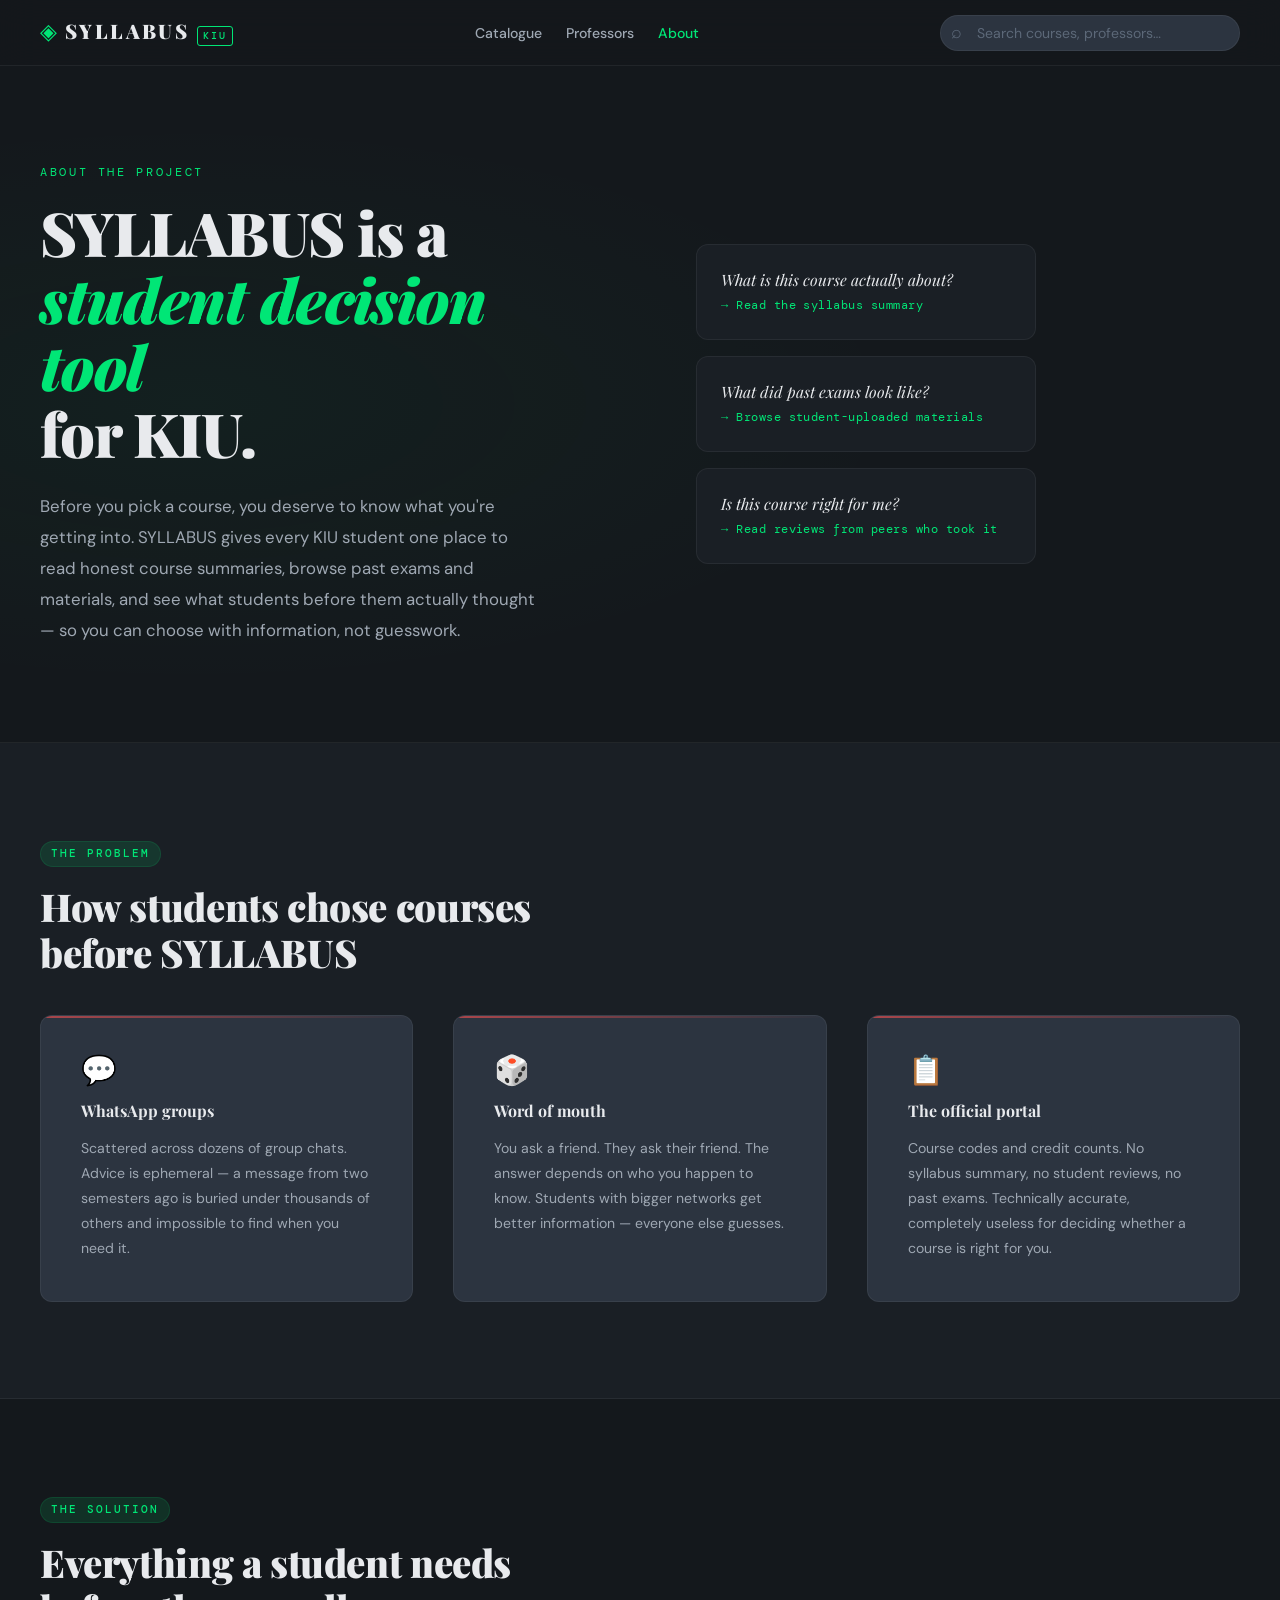
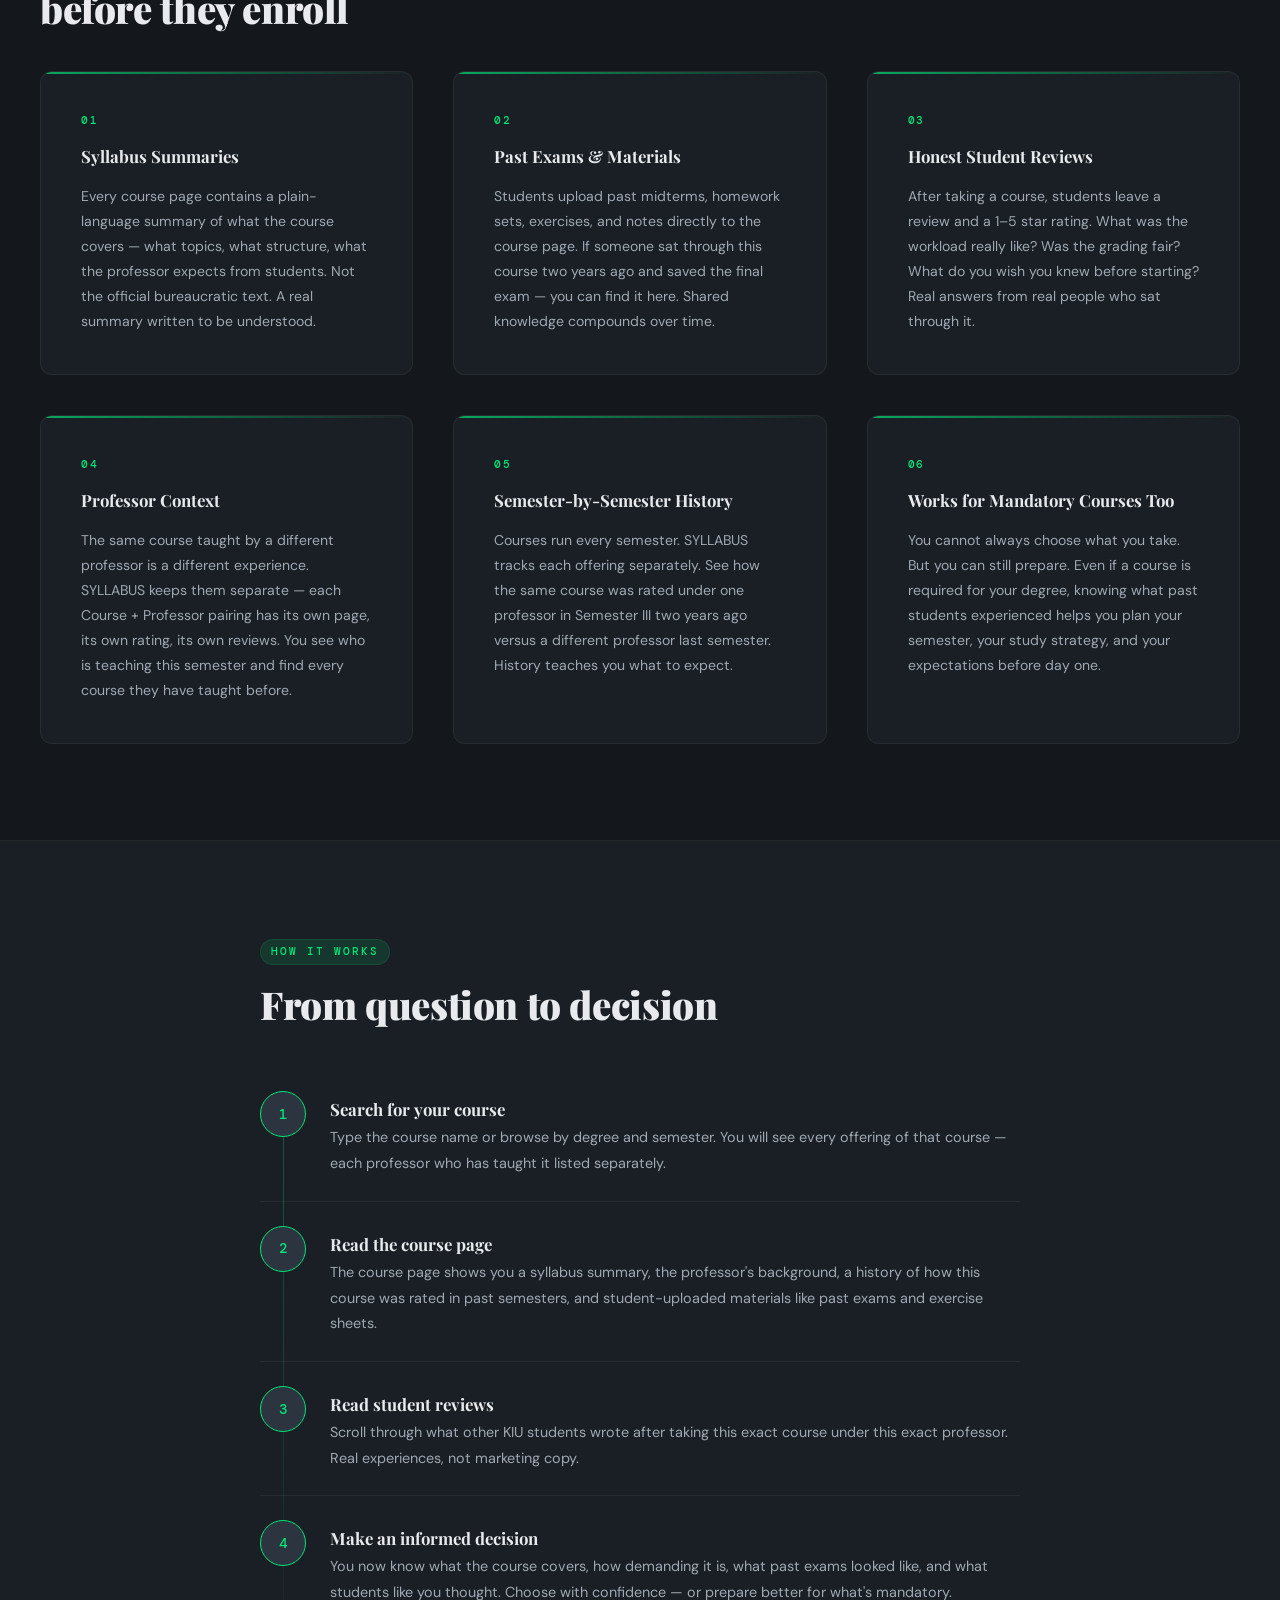
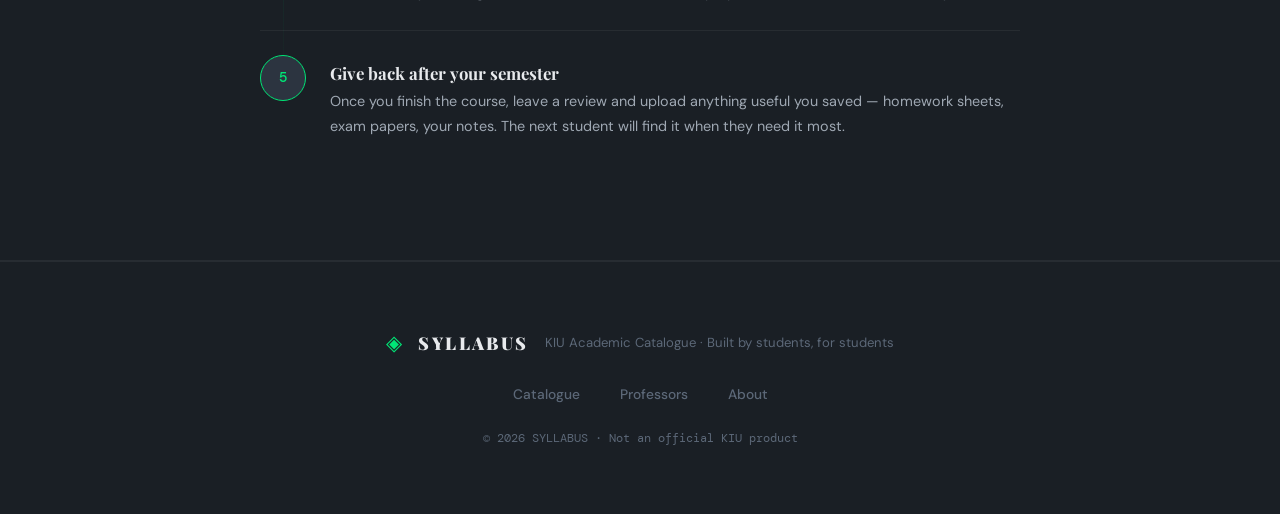
==== about.html @ 4f9932c3 "Initial commit" ====
<!DOCTYPE html>
<html lang="en">
<head>
  <meta charset="UTF-8" />
  <meta name="viewport" content="width=device-width, initial-scale=1.0" />
  <title>About SYLLABUS — KIU Academic Catalogue</title>
  <link rel="preconnect" href="https://fonts.googleapis.com" />
  <link rel="preconnect" href="https://fonts.gstatic.com" crossorigin />
  <link href="https://fonts.googleapis.com/css2?family=Playfair+Display:ital,wght@0,400;0,700;0,900;1,400;1,700&family=DM+Sans:wght@300;400;500;600&family=DM+Mono:wght@400;500&display=swap" rel="stylesheet" />
  <link rel="stylesheet" href="style.css" />
  <link rel="stylesheet" href="about.css" />
</head>
<body class="about-page">

  <!-- ============================================================
       HEADER — same nav as index, About link marked active
  ============================================================ -->
  <header class="site-header">
    <nav class="nav-inner" aria-label="Primary navigation">
      <a href="index.html" class="brand" aria-label="SYLLABUS home">
        <span class="brand-icon">◈</span>
        <span class="brand-name">SYLLABUS</span>
        <span class="brand-sub">KIU</span>
      </a>
      <ul class="nav-links" role="list">
        <li><a href="index.html" class="nav-link">Catalogue</a></li>
        <li><a href="index.html#professor-profiles" class="nav-link">Professors</a></li>
        <li><a href="about.html" class="nav-link nav-link--active" aria-current="page">About</a></li>
      </ul>
      <div class="search-wrapper" role="search">
        <label for="global-search" class="sr-only">Search courses or professors</label>
        <span class="search-icon" aria-hidden="true">⌕</span>
        <input type="search" id="global-search" class="search-input" placeholder="Search courses, professors…" autocomplete="off" />
      </div>
    </nav>
  </header>

  <main>

    <!-- ============================================================
         ABOUT HERO
         First thing any visitor sees. Answers in one sentence:
         what is this, who is it for, why does it exist.
    ============================================================ -->
    <section class="about-hero" aria-label="About SYLLABUS">
      <div class="about-hero-inner">

        <div class="about-hero-text">
          <p class="about-eyebrow">About the Project</p>
          <h1 class="about-title">
            SYLLABUS is a<br />
            <em>student decision tool</em><br />
            for KIU.
          </h1>
          <p class="about-lead">
            Before you pick a course, you deserve to know what you're getting into.
            SYLLABUS gives every KIU student one place to read honest course summaries,
            browse past exams and materials, and see what students before them actually
            thought — so you can choose with information, not guesswork.
          </p>
        </div>

        <!-- Visual: the three core decision questions a student asks -->
        <div class="about-hero-visual" aria-hidden="true">
          <div class="decision-card decision-card--1">
            <span class="decision-q">What is this course actually about?</span>
            <span class="decision-a">→ Read the syllabus summary</span>
          </div>
          <div class="decision-card decision-card--2">
            <span class="decision-q">What did past exams look like?</span>
            <span class="decision-a">→ Browse student-uploaded materials</span>
          </div>
          <div class="decision-card decision-card--3">
            <span class="decision-q">Is this course right for me?</span>
            <span class="decision-a">→ Read reviews from peers who took it</span>
          </div>
        </div>

      </div>
    </section>

    <!-- ============================================================
         THE PROBLEM SECTION
         What was broken before SYLLABUS existed.
    ============================================================ -->
    <section class="about-section about-problem" aria-labelledby="problem-heading">
      <div class="about-section-inner">
        <div class="about-section-label">The Problem</div>
        <h2 class="about-section-title" id="problem-heading">
          How students chose courses<br />before SYLLABUS
        </h2>
        <div class="problem-grid">

          <div class="problem-item">
            <div class="problem-icon" aria-hidden="true">💬</div>
            <h3 class="problem-name">WhatsApp groups</h3>
            <p class="problem-desc">
              Scattered across dozens of group chats. Advice is ephemeral —
              a message from two semesters ago is buried under thousands of others
              and impossible to find when you need it.
            </p>
          </div>

          <div class="problem-item">
            <div class="problem-icon" aria-hidden="true">🎲</div>
            <h3 class="problem-name">Word of mouth</h3>
            <p class="problem-desc">
              You ask a friend. They ask their friend. The answer depends on
              who you happen to know. Students with bigger networks get
              better information — everyone else guesses.
            </p>
          </div>

          <div class="problem-item">
            <div class="problem-icon" aria-hidden="true">📋</div>
            <h3 class="problem-name">The official portal</h3>
            <p class="problem-desc">
              Course codes and credit counts. No syllabus summary,
              no student reviews, no past exams. Technically accurate,
              completely useless for deciding whether a course is right for you.
            </p>
          </div>

        </div>
      </div>
    </section>

    <!-- ============================================================
         THE SOLUTION SECTION
         What SYLLABUS actually does — feature by feature.
    ============================================================ -->
    <section class="about-section about-solution" aria-labelledby="solution-heading">
      <div class="about-section-inner">
        <div class="about-section-label">The Solution</div>
        <h2 class="about-section-title" id="solution-heading">
          Everything a student needs<br />before they enroll
        </h2>

        <div class="features-grid">

          <article class="feature-card" aria-label="Syllabus summaries feature">
            <div class="feature-number" aria-hidden="true">01</div>
            <h3 class="feature-title">Syllabus Summaries</h3>
            <p class="feature-desc">
              Every course page contains a plain-language summary of what the
              course covers — what topics, what structure, what the professor
              expects from students. Not the official bureaucratic text.
              A real summary written to be understood.
            </p>
          </article>

          <article class="feature-card" aria-label="Student materials feature">
            <div class="feature-number" aria-hidden="true">02</div>
            <h3 class="feature-title">Past Exams &amp; Materials</h3>
            <p class="feature-desc">
              Students upload past midterms, homework sets, exercises, and notes
              directly to the course page. If someone sat through this course two
              years ago and saved the final exam — you can find it here.
              Shared knowledge compounds over time.
            </p>
          </article>

          <article class="feature-card" aria-label="Student reviews feature">
            <div class="feature-number" aria-hidden="true">03</div>
            <h3 class="feature-title">Honest Student Reviews</h3>
            <p class="feature-desc">
              After taking a course, students leave a review and a 1–5 star rating.
              What was the workload really like? Was the grading fair?
              What do you wish you knew before starting?
              Real answers from real people who sat through it.
            </p>
          </article>

          <article class="feature-card" aria-label="Professor context feature">
            <div class="feature-number" aria-hidden="true">04</div>
            <h3 class="feature-title">Professor Context</h3>
            <p class="feature-desc">
              The same course taught by a different professor is a different
              experience. SYLLABUS keeps them separate — each
              Course + Professor pairing has its own page, its own rating,
              its own reviews. You see who is teaching this semester
              and find every course they have taught before.
            </p>
          </article>

          <article class="feature-card" aria-label="Semester history feature">
            <div class="feature-number" aria-hidden="true">05</div>
            <h3 class="feature-title">Semester-by-Semester History</h3>
            <p class="feature-desc">
              Courses run every semester. SYLLABUS tracks each offering
              separately. See how the same course was rated under one professor
              in Semester III two years ago versus a different professor
              last semester. History teaches you what to expect.
            </p>
          </article>

          <article class="feature-card" aria-label="Mandatory courses feature">
            <div class="feature-number" aria-hidden="true">06</div>
            <h3 class="feature-title">Works for Mandatory Courses Too</h3>
            <p class="feature-desc">
              You cannot always choose what you take. But you can still prepare.
              Even if a course is required for your degree, knowing what past
              students experienced helps you plan your semester, your study
              strategy, and your expectations before day one.
            </p>
          </article>

        </div>
      </div>
    </section>

    <!-- ============================================================
         HOW IT WORKS — a simple step-by-step flow
    ============================================================ -->
    <section class="about-section about-how" aria-labelledby="how-heading">
      <div class="about-section-inner about-section-inner--narrow">
        <div class="about-section-label">How It Works</div>
        <h2 class="about-section-title" id="how-heading">From question to decision</h2>

        <ol class="how-steps" role="list">

          <li class="how-step">
            <div class="step-num" aria-hidden="true">1</div>
            <div class="step-content">
              <h3 class="step-title">Search for your course</h3>
              <p class="step-desc">
                Type the course name or browse by degree and semester.
                You will see every offering of that course — each professor
                who has taught it listed separately.
              </p>
            </div>
          </li>

          <li class="how-step">
            <div class="step-num" aria-hidden="true">2</div>
            <div class="step-content">
              <h3 class="step-title">Read the course page</h3>
              <p class="step-desc">
                The course page shows you a syllabus summary, the professor's
                background, a history of how this course was rated in past
                semesters, and student-uploaded materials like past exams
                and exercise sheets.
              </p>
            </div>
          </li>

          <li class="how-step">
            <div class="step-num" aria-hidden="true">3</div>
            <div class="step-content">
              <h3 class="step-title">Read student reviews</h3>
              <p class="step-desc">
                Scroll through what other KIU students wrote after taking
                this exact course under this exact professor. Real experiences,
                not marketing copy.
              </p>
            </div>
          </li>

          <li class="how-step">
            <div class="step-num" aria-hidden="true">4</div>
            <div class="step-content">
              <h3 class="step-title">Make an informed decision</h3>
              <p class="step-desc">
                You now know what the course covers, how demanding it is,
                what past exams looked like, and what students like you thought.
                Choose with confidence — or prepare better for what's mandatory.
              </p>
            </div>
          </li>

          <li class="how-step">
            <div class="step-num" aria-hidden="true">5</div>
            <div class="step-content">
              <h3 class="step-title">Give back after your semester</h3>
              <p class="step-desc">
                Once you finish the course, leave a review and upload anything
                useful you saved — homework sheets, exam papers, your notes.
                The next student will find it when they need it most.
              </p>
            </div>
          </li>

        </ol>
      </div>
    </section>

  </main>

  <!-- Footer — same as index -->
  <footer class="site-footer">
    <div class="footer-inner">
      <div class="footer-brand">
        <span class="brand-icon">◈</span>
        <span class="brand-name">SYLLABUS</span>
        <span class="footer-tagline">KIU Academic Catalogue · Built by students, for students</span>
      </div>
      <nav class="footer-nav" aria-label="Footer navigation">
        <a href="index.html" class="footer-link">Catalogue</a>
        <a href="index.html#professor-profiles" class="footer-link">Professors</a>
        <a href="about.html" class="footer-link">About</a>
      </nav>
      <p class="footer-copy">© 2026 SYLLABUS · Not an official KIU product</p>
    </div>
  </footer>

</body>
</html>
---- style.css ----
/* ================================================================
   SYLLABUS — KIU Academic Catalogue
   style.css

   Structure:
   1.  CSS Variables & Design Tokens
   2.  Reset & Base
   3.  Typography
   4.  Buttons
   5.  Animations & Keyframes
   6.  Header / Nav
   7.  Hero Section
   8.  Section Headers (shared)
   9.  Filter / Sort Bar
   10. Catalogue Grid & Course Cards
   11. Course Detail Page
   12. Offerings Table
   13. Course Materials
   14. Student Reviews & Review Form
   15. Related Courses
   16. Professor Profiles
   17. Footer
   18. Responsive — @media (max-width: 768px)
================================================================ */


/* ================================================================
   1. CSS VARIABLES & DESIGN TOKENS
   Dark-Academic-Sleek palette.
================================================================ */
:root {
  /* Core Palette */
  --bg-base:          #14181c;
  --bg-surface:       #1a1f25;
  --bg-card:          #2c3440;
  --bg-card-hover:    #333d4d;

  /* Accent */
  --accent-green:     #00e676;
  --accent-green-dim: rgba(0, 230, 118, 0.12);
  --accent-blue:      #40c8f4;
  --accent-gold:      #f5a623;

  /* Text */
  --text-primary:     #e8eaed;
  --text-secondary:   #9fa8b3;
  --text-muted:       #5c6878;
  --text-inverse:     #0d1117;

  /* Borders */
  --border:           rgba(255, 255, 255, 0.06);
  --border-hover:     rgba(255, 255, 255, 0.14);

  /* Typography */
  --font-display: 'Playfair Display', Georgia, serif;
  --font-body:    'DM Sans', 'Helvetica Neue', sans-serif;
  --font-mono:    'DM Mono', Consolas, monospace;

  /* Spacing */
  --sp-xs:   4px;
  --sp-sm:   8px;
  --sp-md:   16px;
  --sp-lg:   24px;
  --sp-xl:   40px;
  --sp-2xl:  64px;
  --sp-3xl:  96px;

  /* Radii */
  --r-sm:   6px;
  --r-md:   12px;
  --r-lg:   20px;
  --r-pill: 100px;

  /* Shadows */
  --shadow-card: 0 4px 24px rgba(0, 0, 0, 0.45);
  --shadow-deep: 0 8px 40px rgba(0, 0, 0, 0.65);
  --shadow-glow: 0 0 24px rgba(0, 230, 118, 0.22);

  /* Transitions */
  --t-fast: 150ms ease;
  --t-med:  260ms ease;
  --t-slow: 420ms ease;

  /* Layout */
  --max-w:    1280px;
  --nav-h:    66px;
}


/* ================================================================
   2. RESET & BASE
================================================================ */
*, *::before, *::after {
  box-sizing: border-box;
  margin: 0;
  padding: 0;
}

html {
  font-size: 16px;
  scroll-behavior: smooth;
  -webkit-font-smoothing: antialiased;
}

body {
  background: var(--bg-base);
  color: var(--text-primary);
  font-family: var(--font-body);
  line-height: 1.6;
  overflow-x: hidden;
}

ul[role="list"] { list-style: none; }

.sr-only {
  position: absolute;
  width: 1px; height: 1px;
  padding: 0; margin: -1px;
  overflow: hidden;
  clip: rect(0,0,0,0);
  white-space: nowrap;
  border: 0;
}

a {
  color: var(--accent-blue);
  text-decoration: none;
  transition: color var(--t-fast);
}
a:hover { color: var(--accent-green); }

img { max-width: 100%; display: block; }
button { cursor: pointer; font-family: var(--font-body); }


/* ================================================================
   3. TYPOGRAPHY
   Playfair Display — editorial headings
   DM Sans — clean body + UI text
   DM Mono — metadata, labels, stats
================================================================ */
h1, h2, h3, h4, h5, h6 {
  font-family: var(--font-display);
  font-weight: 700;
  line-height: 1.2;
  color: var(--text-primary);
}

h1 { font-size: clamp(2.4rem, 6vw, 4.5rem); }
h2 { font-size: clamp(1.8rem, 4vw, 2.8rem); }
h3 { font-size: clamp(1.1rem, 2.5vw, 1.5rem); }
h4 { font-size: 1rem; }

p { color: var(--text-secondary); line-height: 1.75; }

em { font-style: italic; color: var(--accent-green); }


/* ================================================================
   4. BUTTONS
   Fitts' Law: generous padding = larger tap targets
================================================================ */
.btn {
  display: inline-flex;
  align-items: center;
  gap: var(--sp-sm);
  padding: 11px 22px;
  border-radius: var(--r-pill);
  font-family: var(--font-body);
  font-weight: 600;
  font-size: 0.88rem;
  letter-spacing: 0.03em;
  border: none;
  cursor: pointer;
  transition: all var(--t-med);
  text-decoration: none;
}

.btn--primary {
  background: var(--accent-green);
  color: var(--text-inverse);
}
.btn--primary:hover {
  background: #33eb91;
  box-shadow: var(--shadow-glow);
  transform: translateY(-1px);
  color: var(--text-inverse);
}

.btn--ghost {
  background: transparent;
  color: var(--text-secondary);
  border: 1px solid var(--border-hover);
}
.btn--ghost:hover {
  border-color: var(--accent-green);
  color: var(--accent-green);
}

.btn--sm { padding: 7px 16px; font-size: 0.82rem; }


/* ================================================================
   5. ANIMATIONS & KEYFRAMES
   GPU-accelerated: only opacity + transform animated.
================================================================ */

/* Slide up + fade — hero text, card entrances */
@keyframes fadeSlideUp {
  from { opacity: 0; transform: translateY(26px); }
  to   { opacity: 1; transform: translateY(0); }
}

/* Fade only — hero decorative posters */
@keyframes fadeIn {
  from { opacity: 0; }
  to   { opacity: 1; }
}

/* Slow pulse — brand icon */
@keyframes pulse {
  0%, 100% { opacity: 1; }
  50%       { opacity: 0.45; }
}


/* ================================================================
   6. HEADER / NAV
   Sticky, backdrop-blurred, minimal.
================================================================ */
.site-header {
  position: sticky;
  top: 0;
  z-index: 100;
  height: var(--nav-h);
  background: rgba(20, 24, 28, 0.9);
  backdrop-filter: blur(18px);
  -webkit-backdrop-filter: blur(18px);
  border-bottom: 1px solid var(--border);
}

/* Flexbox: logo | nav links | search */
.nav-inner {
  display: flex;
  align-items: center;
  justify-content: space-between;
  gap: var(--sp-xl);
  max-width: var(--max-w);
  margin: 0 auto;
  padding: 0 var(--sp-xl);
  height: 100%;
}

.brand {
  display: flex;
  align-items: baseline;
  gap: var(--sp-sm);
  text-decoration: none;
  flex-shrink: 0;
}

.brand-icon {
  font-size: 1.35rem;
  color: var(--accent-green);
  animation: pulse 3.5s ease-in-out infinite;
}

.brand-name {
  font-family: var(--font-display);
  font-weight: 900;
  font-size: 1.25rem;
  letter-spacing: 0.12em;
  color: var(--text-primary);
}

.brand-sub {
  font-family: var(--font-mono);
  font-size: 0.62rem;
  font-weight: 500;
  letter-spacing: 0.2em;
  color: var(--accent-green);
  border: 1px solid var(--accent-green);
  padding: 1px 5px;
  border-radius: 3px;
}

.nav-links {
  display: flex;
  align-items: center;
  gap: var(--sp-lg);
  list-style: none;
}

.nav-link {
  font-weight: 500;
  font-size: 0.88rem;
  color: var(--text-secondary);
  text-decoration: none;
  transition: color var(--t-fast);
}
.nav-link:hover { color: var(--text-primary); }

/* Search bar */
.search-wrapper {
  position: relative;
  display: flex;
  align-items: center;
  flex: 1;
  max-width: 300px;
}

.search-icon {
  position: absolute;
  left: 11px;
  font-size: 1.15rem;
  color: var(--text-muted);
  pointer-events: none;
}

.search-input {
  width: 100%;
  background: var(--bg-card);
  border: 1px solid var(--border);
  border-radius: var(--r-pill);
  color: var(--text-primary);
  font-family: var(--font-body);
  font-size: 0.88rem;
  padding: 8px 14px 8px 36px;
  transition: border-color var(--t-fast), box-shadow var(--t-fast);
}
.search-input::placeholder { color: var(--text-muted); }
.search-input:focus {
  outline: none;
  border-color: var(--accent-green);
  box-shadow: 0 0 0 3px var(--accent-green-dim);
}


/* ================================================================
   7. HERO SECTION
   Staggered fadeSlideUp on text. Decorative posters fade in right.
   No film references — just the straight value proposition.
================================================================ */
.hero {
  position: relative;
  min-height: calc(100vh - var(--nav-h));
  display: flex;
  align-items: center;
  overflow: hidden;
  padding: var(--sp-3xl) var(--sp-xl);
}

/* Subtle grid overlay */
.hero-bg-grid {
  position: absolute;
  inset: 0;
  background-image:
    linear-gradient(rgba(0, 230, 118, 0.025) 1px, transparent 1px),
    linear-gradient(90deg, rgba(0, 230, 118, 0.025) 1px, transparent 1px);
  background-size: 52px 52px;
  pointer-events: none;
}

.hero-content {
  position: relative;
  z-index: 2;
  max-width: 560px;
  margin-right: var(--sp-3xl);
}

.hero-eyebrow {
  font-family: var(--font-mono);
  font-size: 0.78rem;
  letter-spacing: 0.2em;
  text-transform: uppercase;
  color: var(--accent-green);
  margin-bottom: var(--sp-md);
  animation: fadeSlideUp 0.55s ease both;
  animation-delay: 0.1s;
}

.hero-title {
  font-size: clamp(2.8rem, 7vw, 5rem);
  font-weight: 900;
  line-height: 1.05;
  letter-spacing: -0.02em;
  margin-bottom: var(--sp-lg);
  animation: fadeSlideUp 0.55s ease both;
  animation-delay: 0.22s;
}

.hero-subtitle {
  font-size: 1.05rem;
  color: var(--text-secondary);
  line-height: 1.8;
  margin-bottom: var(--sp-xl);
  animation: fadeSlideUp 0.55s ease both;
  animation-delay: 0.38s;
}

.hero-cta {
  animation: fadeSlideUp 0.55s ease both;
  animation-delay: 0.52s;
}

/* Decorative poster strip — right side of hero */
.hero-posters {
  position: absolute;
  right: var(--sp-xl);
  top: 50%;
  transform: translateY(-50%);
  display: flex;
  gap: var(--sp-md);
  z-index: 1;
}

.hero-poster {
  width: 130px;
  height: 195px;
  border-radius: var(--r-md);
  box-shadow: var(--shadow-deep);
}

/* Poster 1 — green tinted */
.hero-poster--1 {
  background: linear-gradient(155deg, #0d2a18 0%, #091408 100%);
  border: 1px solid rgba(0, 230, 118, 0.18);
  transform: rotate(-3deg);
  animation: fadeIn 0.7s ease both;
  animation-delay: 0.55s;
  position: relative;
}
.hero-poster--1::before {
  content: '';
  position: absolute;
  inset: 0;
  background: linear-gradient(to bottom, transparent 45%, rgba(0,0,0,0.82) 100%);
  border-radius: var(--r-md);
}
.hero-poster--1::after {
  content: '[course_name]\A [professor_name]';
  white-space: pre;
  position: absolute;
  bottom: 14px; left: 12px; right: 12px;
  font-family: var(--font-display);
  font-size: 0.68rem;
  font-weight: 700;
  color: var(--accent-green);
  line-height: 1.45;
}

/* Poster 2 — blue tinted */
.hero-poster--2 {
  background: linear-gradient(155deg, #0a1a2e 0%, #060e1c 100%);
  border: 1px solid rgba(64, 200, 244, 0.18);
  transform: rotate(1.5deg) translateY(-14px);
  animation: fadeIn 0.7s ease both;
  animation-delay: 0.72s;
  position: relative;
}
.hero-poster--2::before {
  content: '';
  position: absolute;
  inset: 0;
  background: linear-gradient(to bottom, transparent 45%, rgba(0,0,0,0.82) 100%);
  border-radius: var(--r-md);
}
.hero-poster--2::after {
  content: '[course_name]\A [professor_name]';
  white-space: pre;
  position: absolute;
  bottom: 14px; left: 12px; right: 12px;
  font-family: var(--font-display);
  font-size: 0.68rem;
  font-weight: 700;
  color: var(--accent-blue);
  line-height: 1.45;
}

/* Poster 3 — gold tinted */
.hero-poster--3 {
  background: linear-gradient(155deg, #271800 0%, #140c00 100%);
  border: 1px solid rgba(245, 166, 35, 0.18);
  transform: rotate(4deg);
  animation: fadeIn 0.7s ease both;
  animation-delay: 0.9s;
  position: relative;
}
.hero-poster--3::before {
  content: '';
  position: absolute;
  inset: 0;
  background: linear-gradient(to bottom, transparent 45%, rgba(0,0,0,0.82) 100%);
  border-radius: var(--r-md);
}
.hero-poster--3::after {
  content: '[course_name]\A [professor_name]';
  white-space: pre;
  position: absolute;
  bottom: 14px; left: 12px; right: 12px;
  font-family: var(--font-display);
  font-size: 0.68rem;
  font-weight: 700;
  color: var(--accent-gold);
  line-height: 1.45;
}


/* ================================================================
   8. SHARED SECTION HEADERS
================================================================ */
.section-header {
  text-align: center;
  margin-bottom: var(--sp-xl);
}

.section-title { margin-bottom: var(--sp-sm); }

.section-sub {
  font-size: 0.98rem;
  color: var(--text-muted);
  max-width: 480px;
  margin: 0 auto;
}


/* ================================================================
   9. FILTER / SORT BAR
   Semester chips I–VIII as required.
   Hick's Law: grouped, labeled, minimal choice overhead.
================================================================ */
.filter-bar {
  background: var(--bg-surface);
  border-top: 1px solid var(--border);
  border-bottom: 1px solid var(--border);
  padding: var(--sp-md) 0;
  position: sticky;
  top: var(--nav-h);
  z-index: 90;
}

.filter-bar-inner {
  max-width: var(--max-w);
  margin: 0 auto;
  padding: 0 var(--sp-xl);
  display: flex;
  align-items: center;
  gap: var(--sp-xl);
  flex-wrap: wrap;
}

.filter-group {
  display: flex;
  flex-direction: column;
  gap: 4px;
}

.filter-label {
  font-family: var(--font-mono);
  font-size: 0.66rem;
  font-weight: 500;
  letter-spacing: 0.12em;
  text-transform: uppercase;
  color: var(--text-muted);
}

.filter-select {
  background: var(--bg-card);
  border: 1px solid var(--border);
  border-radius: var(--r-sm);
  color: var(--text-primary);
  font-family: var(--font-body);
  font-size: 0.86rem;
  padding: 7px 30px 7px 11px;
  cursor: pointer;
  transition: border-color var(--t-fast);
  appearance: none;
  -webkit-appearance: none;
  background-image: url("data:image/svg+xml,%3Csvg xmlns='http://www.w3.org/2000/svg' width='11' height='7'%3E%3Cpath d='M1 1l4.5 4.5L10 1' stroke='%235c6878' stroke-width='1.5' fill='none' stroke-linecap='round'/%3E%3C/svg%3E");
  background-repeat: no-repeat;
  background-position: right 10px center;
}
.filter-select:focus {
  outline: none;
  border-color: var(--accent-green);
}

/* Semester chips: I through VIII */
.semester-group { flex-direction: column; }

.semester-chips {
  display: flex;
  gap: 5px;
  flex-wrap: wrap;
}

.sem-chip {
  background: var(--bg-card);
  border: 1px solid var(--border);
  border-radius: var(--r-sm);
  color: var(--text-secondary);
  font-family: var(--font-mono);
  font-size: 0.78rem;
  font-weight: 500;
  padding: 5px 11px;
  cursor: pointer;
  transition: all var(--t-fast);
}
.sem-chip:hover {
  border-color: var(--accent-green);
  color: var(--accent-green);
}

/* Active semester chip */
.sem-chip--active,
.sem-chip[aria-pressed="true"] {
  background: var(--accent-green-dim);
  border-color: var(--accent-green);
  color: var(--accent-green);
}

.filter-meta {
  margin-left: auto;
  font-family: var(--font-mono);
  font-size: 0.8rem;
  color: var(--text-muted);
  white-space: nowrap;
}
.filter-meta strong { color: var(--accent-green); }


/* ================================================================
   10. CATALOGUE GRID & COURSE CARDS
   3-column Flexbox grid.
   Gestalt — Similarity: identical card structure.
   Gestalt — Proximity: title + professor tightly grouped below poster.
   Transition: poster scales 1.05x on hover (rubric requirement).
================================================================ */
.catalogue {
  max-width: var(--max-w);
  margin: 0 auto;
  padding: var(--sp-3xl) var(--sp-xl);
}

/* 3-column Flexbox grid */
.course-grid {
  display: flex;
  flex-wrap: wrap;
  gap: var(--sp-xl);
}

.course-card {
  flex: 1 1 calc(33.333% - var(--sp-xl));
  min-width: 240px;
  max-width: 380px;
  display: flex;
  flex-direction: column;
  animation: fadeSlideUp 0.55s ease both;
}

/* Staggered card entrance */
.course-card:nth-child(1) { animation-delay: 0.08s; }
.course-card:nth-child(2) { animation-delay: 0.16s; }
.course-card:nth-child(3) { animation-delay: 0.24s; }
.course-card:nth-child(4) { animation-delay: 0.32s; }
.course-card:nth-child(5) { animation-delay: 0.40s; }
.course-card:nth-child(6) { animation-delay: 0.48s; }

/* Full poster area is the tap target — Fitts' Law */
.card-poster-link {
  display: block;
  text-decoration: none;
  border-radius: var(--r-md);
  overflow: hidden;
}

/* ── POSTER BASE ── */
.card-poster {
  position: relative;
  aspect-ratio: 2 / 3;
  border-radius: var(--r-md);
  overflow: hidden;
  /* Scale 1.05x on hover as required by rubric */
  transition: transform var(--t-slow), box-shadow var(--t-slow);
}

.card-poster-link:hover .card-poster {
  transform: scale(1.05);
  box-shadow: var(--shadow-deep);
}

/* ── 6 DISTINCT POSTER DESIGNS ──
   Each uses a different color key to distinguish courses visually.
   No difficulty badges — removed as requested.
*/
.card-poster--1 {
  background: linear-gradient(145deg, #0b2417 0%, #081509 100%);
  border: 1px solid rgba(0, 230, 118, 0.14);
}
.card-poster--1::before {
  content: '';
  position: absolute;
  inset: 0;
  background: repeating-linear-gradient(
    0deg, transparent, transparent 3px,
    rgba(0, 230, 118, 0.025) 3px, rgba(0, 230, 118, 0.025) 4px
  );
}

.card-poster--2 {
  background: linear-gradient(145deg, #091629 0%, #060e1c 100%);
  border: 1px solid rgba(64, 200, 244, 0.14);
}
.card-poster--2::before {
  content: '';
  position: absolute;
  inset: 0;
  background:
    linear-gradient(rgba(64, 200, 244, 0.03) 1px, transparent 1px),
    linear-gradient(90deg, rgba(64, 200, 244, 0.03) 1px, transparent 1px);
  background-size: 18px 18px;
}

.card-poster--3 {
  background: linear-gradient(145deg, #1e1208 0%, #120a04 100%);
  border: 1px solid rgba(245, 166, 35, 0.14);
}

.card-poster--4 {
  background: linear-gradient(145deg, #160a26 0%, #0d0618 100%);
  border: 1px solid rgba(180, 120, 255, 0.14);
}
.card-poster--4::before {
  content: '';
  position: absolute;
  inset: 0;
  background: radial-gradient(ellipse at 50% 25%, rgba(180, 120, 255, 0.07) 0%, transparent 65%);
}

.card-poster--5 {
  background: linear-gradient(145deg, #181818 0%, #0a0a0a 100%);
  border: 1px solid rgba(255, 255, 255, 0.07);
}
.card-poster--5::before {
  content: '';
  position: absolute;
  inset: 0;
  background: repeating-linear-gradient(
    45deg, transparent, transparent 7px,
    rgba(255,255,255,0.02) 7px, rgba(255,255,255,0.02) 8px
  );
}

.card-poster--6 {
  background: linear-gradient(145deg, #230d0a 0%, #160806 100%);
  border: 1px solid rgba(255, 82, 82, 0.14);
}

/* ── POSTER OVERLAY LAYOUT ──
   Flexbox column: dept tag → title + prof → rating footer
*/
.poster-overlay {
  position: absolute;
  inset: 0;
  display: flex;
  flex-direction: column;
  justify-content: space-between;
  padding: var(--sp-md);
  background: linear-gradient(
    to bottom,
    rgba(0,0,0,0.08) 0%,
    transparent 28%,
    transparent 52%,
    rgba(0,0,0,0.68) 80%,
    rgba(0,0,0,0.9) 100%
  );
}

.poster-meta { display: flex; }

.poster-dept {
  font-family: var(--font-mono);
  font-size: 0.65rem;
  letter-spacing: 0.15em;
  text-transform: uppercase;
  color: var(--text-muted);
  background: rgba(0,0,0,0.55);
  padding: 2px 7px;
  border-radius: var(--r-pill);
  border: 1px solid var(--border);
}

.poster-body {
  flex: 1;
  display: flex;
  flex-direction: column;
  justify-content: flex-end;
  padding-bottom: var(--sp-sm);
}

/* Course title on poster */
.poster-title {
  font-family: var(--font-display);
  font-size: 1.25rem;
  font-weight: 900;
  line-height: 1.1;
  color: #fff;
  margin-bottom: 3px;
  text-shadow: 0 2px 10px rgba(0,0,0,0.55);
}

/* Professor credit on poster */
.poster-professor {
  font-size: 0.78rem;
  font-weight: 400;
  font-style: italic;
  color: var(--text-secondary);
}

.poster-footer {
  display: flex;
  flex-direction: column;
  gap: 4px;
}

.review-count {
  font-family: var(--font-mono);
  font-size: 0.68rem;
  color: var(--text-muted);
}

/* ── STAR RATING DISPLAY ── */
.star-display {
  display: flex;
  align-items: center;
  gap: 1px;
}

.star { font-size: 0.9rem; line-height: 1; }
.star--full  { color: var(--accent-gold); }
.star--half  { color: var(--accent-gold); opacity: 0.55; }
.star--empty { color: var(--text-muted); }

.rating-score {
  font-family: var(--font-mono);
  font-size: 0.76rem;
  font-weight: 500;
  color: var(--accent-gold);
  margin-left: 5px;
}

.star-display--lg .star { font-size: 1.35rem; }
.star-display--sm .star { font-size: 0.75rem; }

/* ── CARD INFO — below poster ──
   Gestalt — Proximity: info directly beneath its poster, close-grouped.
*/
.card-info {
  padding: var(--sp-md) var(--sp-sm) var(--sp-sm);
}

.card-title {
  font-size: 0.98rem;
  font-weight: 700;
  color: var(--text-primary);
  margin-bottom: 2px;
}

.card-professor {
  font-size: 0.82rem;
  color: var(--text-muted);
  margin-bottom: 4px;
}

.prof-link {
  color: var(--accent-blue);
  font-weight: 500;
}
.prof-link:hover { color: var(--accent-green); }

.card-degree-tag {
  font-family: var(--font-mono);
  font-size: 0.68rem;
  letter-spacing: 0.07em;
  color: var(--text-muted);
}


/* ================================================================
   11. COURSE DETAIL PAGE
   Two-column layout: poster col left, metadata right.
   Letterboxd page structure: poster → attribution → rating → syllabus → table.
================================================================ */
.course-detail {
  background: var(--bg-surface);
  border-top: 1px solid var(--border);
  padding: var(--sp-3xl) var(--sp-xl);
}

/* Two-column flex layout */
.detail-layout {
  max-width: var(--max-w);
  margin: 0 auto var(--sp-3xl);
  display: flex;
  gap: var(--sp-3xl);
  align-items: flex-start;
}

/* Left column */
.detail-poster-col {
  flex-shrink: 0;
  width: 240px;
  display: flex;
  flex-direction: column;
  gap: var(--sp-lg);
}

.detail-poster {
  aspect-ratio: 2 / 3;
  border-radius: var(--r-md);
  box-shadow: var(--shadow-deep);
  width: 100%;
}

/* Inline star rating block */
.detail-rate-block {
  background: var(--bg-card);
  border: 1px solid var(--border);
  border-radius: var(--r-md);
  padding: var(--sp-md);
  text-align: center;
}

.rate-label {
  font-family: var(--font-mono);
  font-size: 0.7rem;
  letter-spacing: 0.1em;
  text-transform: uppercase;
  color: var(--text-muted);
  margin-bottom: var(--sp-sm);
}

/* CSS-only interactive stars — flex row-reverse trick */
.rate-stars {
  display: flex;
  flex-direction: row-reverse;
  justify-content: center;
  gap: 3px;
  margin-bottom: 6px;
}

.rate-star {
  font-size: 1.7rem;
  color: var(--text-muted);
  cursor: pointer;
  transition: color var(--t-fast), transform var(--t-fast);
  line-height: 1;
}
.rate-star:hover {
  transform: scale(1.15);
}

/* Highlight clicked star and all to its left */
.rate-stars input[type="radio"]:checked ~ label,
.rate-stars input[type="radio"]:checked + label {
  color: var(--accent-gold);
}

/* Hover: fill hovered star and those to the right (earlier in DOM) */
.rate-star:hover,
.rate-star:hover ~ label {
  color: var(--accent-gold);
}

.rate-hint {
  font-size: 0.72rem;
  color: var(--text-muted);
  font-style: italic;
}

/* Right column: all metadata */
.detail-meta {
  flex: 1;
  display: flex;
  flex-direction: column;
  gap: var(--sp-lg);
}

.detail-dept-tag {
  font-family: var(--font-mono);
  font-size: 0.75rem;
  letter-spacing: 0.14em;
  text-transform: uppercase;
  color: var(--accent-green);
}

.detail-title {
  font-size: clamp(2rem, 5vw, 3.2rem);
  font-weight: 900;
}

.detail-with-prof {
  font-size: 1rem;
  color: var(--text-secondary);
}

.detail-professor-link {
  font-family: var(--font-display);
  font-size: 1.2rem;
  font-weight: 700;
  color: var(--accent-blue);
}
.detail-professor-link:hover { color: var(--accent-green); }

.detail-semester {
  font-size: 0.85rem;
  color: var(--text-muted);
  font-family: var(--font-mono);
}

.detail-rating-row {
  display: flex;
  align-items: center;
  gap: var(--sp-md);
  flex-wrap: wrap;
}

.detail-score {
  font-family: var(--font-mono);
  font-size: 1.4rem;
  font-weight: 500;
  color: var(--accent-gold);
}

.detail-review-count {
  font-size: 0.82rem;
  color: var(--text-muted);
}

.detail-section-label {
  font-family: var(--font-mono);
  font-size: 0.7rem;
  letter-spacing: 0.12em;
  text-transform: uppercase;
  color: var(--text-muted);
  margin-bottom: var(--sp-sm);
  font-weight: 500;
}

.detail-description {
  font-size: 0.95rem;
  line-height: 1.82;
  color: var(--text-secondary);
}


/* ================================================================
   12. OFFERINGS TABLE
   4 columns × 4 data rows. Semantic <table> with <caption>.
   Shows same course across semesters/professors.
================================================================ */
.detail-offering-info {
  margin-top: var(--sp-sm);
}

.offering-table {
  width: 100%;
  border-collapse: collapse;
  font-size: 0.88rem;
  border-radius: var(--r-md);
  overflow: hidden;
  border: 1px solid var(--border);
}

.offering-table thead {
  background: var(--bg-card);
}

.offering-table th {
  padding: var(--sp-md) var(--sp-lg);
  text-align: left;
  font-family: var(--font-mono);
  font-size: 0.68rem;
  letter-spacing: 0.1em;
  text-transform: uppercase;
  color: var(--text-muted);
  border-bottom: 1px solid var(--border);
}

.offering-table td {
  padding: 12px var(--sp-lg);
  border-bottom: 1px solid var(--border);
  color: var(--text-secondary);
  vertical-align: middle;
}

.offering-table tbody tr { transition: background var(--t-fast); }
.offering-table tbody tr:hover { background: var(--bg-card); }
.offering-table tbody tr:last-child td { border-bottom: none; }

/* Highlight the current semester row */
.table-row--current { background: var(--accent-green-dim); }
.table-row--current td { color: var(--text-primary); }

.table-rating {
  font-family: var(--font-mono);
  font-size: 0.82rem;
  color: var(--accent-gold);
}

/* Subsection headings — used in detail & related sections */
.subsection-title {
  font-family: var(--font-display);
  font-size: 1.4rem;
  font-weight: 700;
  margin-bottom: var(--sp-sm);
}

.subsection-sub {
  font-size: 0.88rem;
  color: var(--text-muted);
  margin-bottom: var(--sp-lg);
  max-width: 560px;
}


/* ================================================================
   13. COURSE MATERIALS
   Student-uploaded files list.
   Accessible: keyboard-navigable list items with download links.
================================================================ */
.materials-block {
  background: var(--bg-card);
  border: 1px solid var(--border);
  border-radius: var(--r-md);
  overflow: hidden;
}

.materials-header {
  display: flex;
  align-items: center;
  justify-content: space-between;
  padding: var(--sp-md);
  border-bottom: 1px solid var(--border);
}

.materials-title {
  font-weight: 600;
  font-size: 0.88rem;
  color: var(--text-primary);
}

.materials-count {
  font-family: var(--font-mono);
  font-size: 0.72rem;
  color: var(--text-muted);
}

.materials-list {
  list-style: none;
  padding: var(--sp-sm) 0;
}

.material-item {
  display: flex;
  align-items: center;
  gap: var(--sp-sm);
  padding: 8px var(--sp-md);
  transition: background var(--t-fast);
}
.material-item:hover { background: var(--bg-card-hover); }

.material-icon { font-size: 1rem; flex-shrink: 0; }

.material-info {
  flex: 1;
  min-width: 0;
  display: flex;
  flex-direction: column;
  gap: 1px;
}

.material-name {
  font-size: 0.82rem;
  font-weight: 500;
  color: var(--text-primary);
  white-space: nowrap;
  overflow: hidden;
  text-overflow: ellipsis;
}

.material-meta {
  font-family: var(--font-mono);
  font-size: 0.68rem;
  color: var(--text-muted);
}

.material-download {
  font-size: 1rem;
  color: var(--text-muted);
  padding: 4px 6px;
  border-radius: var(--r-sm);
  transition: color var(--t-fast), background var(--t-fast);
  flex-shrink: 0;
}
.material-download:hover {
  color: var(--accent-green);
  background: var(--accent-green-dim);
}

.upload-btn {
  display: block;
  width: 100%;
  padding: var(--sp-sm) var(--sp-md);
  background: none;
  border: none;
  border-top: 1px solid var(--border);
  color: var(--accent-green);
  font-family: var(--font-body);
  font-size: 0.82rem;
  font-weight: 600;
  text-align: center;
  cursor: pointer;
  transition: background var(--t-fast);
}
.upload-btn:hover { background: var(--accent-green-dim); }


/* ================================================================
   14. STUDENT REVIEWS & REVIEW FORM
================================================================ */
.reviews-section {
  max-width: var(--max-w);
  margin: 0 auto var(--sp-3xl);
}

.reviews-header {
  display: flex;
  align-items: center;
  justify-content: space-between;
  margin-bottom: var(--sp-xl);
}

/* Review write form */
.review-form-panel {
  background: var(--bg-card);
  border: 1px solid var(--border);
  border-radius: var(--r-lg);
  padding: var(--sp-xl);
  margin-bottom: var(--sp-xl);
}

.review-form-top {
  display: flex;
  flex-wrap: wrap;
  gap: var(--sp-md);
  margin-bottom: var(--sp-md);
}

.form-group {
  flex: 1 1 180px;
  display: flex;
  flex-direction: column;
  gap: 5px;
}

.form-label {
  font-family: var(--font-mono);
  font-size: 0.68rem;
  letter-spacing: 0.1em;
  text-transform: uppercase;
  color: var(--text-muted);
  font-weight: 500;
}

.form-input,
.form-select,
.form-textarea {
  background: var(--bg-surface);
  border: 1px solid var(--border);
  border-radius: var(--r-sm);
  color: var(--text-primary);
  font-family: var(--font-body);
  font-size: 0.92rem;
  padding: 9px 13px;
  width: 100%;
  transition: border-color var(--t-fast), box-shadow var(--t-fast);
}
.form-input::placeholder,
.form-textarea::placeholder { color: var(--text-muted); }
.form-input:focus,
.form-select:focus,
.form-textarea:focus {
  outline: none;
  border-color: var(--accent-green);
  box-shadow: 0 0 0 3px var(--accent-green-dim);
}

.form-select {
  appearance: none;
  -webkit-appearance: none;
  background-image: url("data:image/svg+xml,%3Csvg xmlns='http://www.w3.org/2000/svg' width='11' height='7'%3E%3Cpath d='M1 1l4.5 4.5L10 1' stroke='%235c6878' stroke-width='1.5' fill='none' stroke-linecap='round'/%3E%3C/svg%3E");
  background-repeat: no-repeat;
  background-position: right 10px center;
  padding-right: 30px;
  cursor: pointer;
}

.form-textarea {
  resize: vertical;
  min-height: 100px;
  line-height: 1.7;
}

/* ── STAR RATING FIELDSET in review form ──
   Reverse DOM order + flex-direction: row-reverse.
   Clicking a star fills it and all to its left.
*/
.star-fieldset {
  border: none;
  padding: 0;
  margin: var(--sp-sm) 0;
}

.star-fieldset legend {
  font-family: var(--font-mono);
  font-size: 0.68rem;
  letter-spacing: 0.1em;
  text-transform: uppercase;
  color: var(--text-muted);
  margin-bottom: var(--sp-sm);
  display: block;
}

.star-radio-group {
  display: flex;
  flex-direction: row-reverse;
  justify-content: flex-end;
  gap: 3px;
}

.star-radio-label {
  font-size: 1.8rem;
  color: var(--text-muted);
  cursor: pointer;
  line-height: 1;
  transition: color var(--t-fast), transform var(--t-fast);
}
.star-radio-label:hover { transform: scale(1.12); }

/* Fill on checked */
.star-radio-group input[type="radio"]:checked ~ label,
.star-radio-group input[type="radio"]:checked + label {
  color: var(--accent-gold);
}

/* Fill on hover */
.star-radio-label:hover,
.star-radio-label:hover ~ label {
  color: var(--accent-gold);
}

.form-actions {
  display: flex;
  gap: var(--sp-md);
  padding-top: var(--sp-md);
  border-top: 1px solid var(--border);
}

/* ── REVIEW CARDS ── */
.reviews-list {
  display: flex;
  flex-direction: column;
  gap: var(--sp-md);
}

.review-card {
  background: var(--bg-card);
  border: 1px solid var(--border);
  border-radius: var(--r-md);
  padding: var(--sp-lg);
  transition: border-color var(--t-fast);
}
.review-card:hover { border-color: var(--border-hover); }

.review-header {
  display: flex;
  align-items: center;
  gap: var(--sp-md);
  margin-bottom: var(--sp-md);
  flex-wrap: wrap;
}

.reviewer-avatar {
  width: 38px;
  height: 38px;
  background: var(--bg-surface);
  border: 1px solid var(--border);
  border-radius: 50%;
  display: flex;
  align-items: center;
  justify-content: center;
  font-family: var(--font-mono);
  font-size: 0.72rem;
  color: var(--text-muted);
  flex-shrink: 0;
}

.reviewer-info {
  flex: 1;
  display: flex;
  flex-direction: column;
  gap: 1px;
}

.reviewer-name {
  font-weight: 600;
  font-size: 0.88rem;
  color: var(--text-primary);
}

.reviewer-degree {
  font-family: var(--font-mono);
  font-size: 0.68rem;
  color: var(--text-muted);
}

.review-rating { display: flex; gap: 1px; }

.review-date {
  font-family: var(--font-mono);
  font-size: 0.7rem;
  color: var(--text-muted);
  margin-left: auto;
}

.review-body {
  font-size: 0.9rem;
  line-height: 1.8;
  color: var(--text-secondary);
  margin-bottom: var(--sp-md);
}

.helpful-btn {
  background: none;
  border: 1px solid var(--border);
  border-radius: var(--r-pill);
  color: var(--text-muted);
  font-family: var(--font-body);
  font-size: 0.78rem;
  padding: 4px 12px;
  cursor: pointer;
  transition: all var(--t-fast);
}
.helpful-btn:hover {
  border-color: var(--accent-green);
  color: var(--accent-green);
}

.helpful-count { font-family: var(--font-mono); }


/* ================================================================
   15. RELATED COURSES
   Relationship = same course name, different professor.
   Displayed as small horizontal cards.
================================================================ */
.related-courses {
  max-width: var(--max-w);
  margin: 0 auto;
  padding-bottom: var(--sp-xl);
}

.related-grid {
  display: flex;
  gap: var(--sp-lg);
  flex-wrap: wrap;
}

.related-card {
  display: flex;
  gap: var(--sp-md);
  background: var(--bg-card);
  border: 1px solid var(--border);
  border-radius: var(--r-md);
  padding: var(--sp-md);
  flex: 1;
  min-width: 220px;
  transition: border-color var(--t-fast), box-shadow var(--t-fast);
  text-decoration: none;
}
.related-card:hover {
  border-color: var(--border-hover);
  box-shadow: var(--shadow-card);
}

.related-poster {
  width: 58px;
  height: 87px;
  border-radius: var(--r-sm);
  flex-shrink: 0;
}

.related-info {
  display: flex;
  flex-direction: column;
  gap: 4px;
  justify-content: center;
}

.related-title {
  font-size: 0.95rem;
  font-weight: 700;
  color: var(--text-primary);
}

.related-prof {
  font-size: 0.8rem;
  color: var(--text-muted);
}

.related-semester {
  font-family: var(--font-mono);
  font-size: 0.68rem;
  color: var(--text-muted);
}


/* ================================================================
   16. PROFESSOR PROFILES
   NOT "directors". Rating = average of all courses they've taught.
   Each course this professor ran is listed and links to its detail page.
================================================================ */
.professor-profiles {
  max-width: var(--max-w);
  margin: 0 auto;
  padding: var(--sp-3xl) var(--sp-xl);
}

.prof-grid {
  display: flex;
  flex-wrap: wrap;
  gap: var(--sp-xl);
}

.prof-card {
  flex: 1 1 calc(33.333% - var(--sp-xl));
  min-width: 260px;
  background: var(--bg-surface);
  border: 1px solid var(--border);
  border-radius: var(--r-lg);
  padding: var(--sp-xl);
  display: flex;
  flex-direction: column;
  gap: var(--sp-md);
  transition: border-color var(--t-med), transform var(--t-med);
  animation: fadeSlideUp 0.55s ease both;
}
.prof-card:hover {
  border-color: var(--border-hover);
  transform: translateY(-3px);
  box-shadow: var(--shadow-deep);
}

/* Avatar: initials-based, unique gradient per professor */
.prof-avatar {
  width: 64px; height: 64px;
  border-radius: 50%;
  display: flex;
  align-items: center;
  justify-content: center;
}

.prof-initials {
  font-family: var(--font-mono);
  font-weight: 500;
  font-size: 1rem;
  color: #fff;
  letter-spacing: 0.05em;
}

.prof-avatar--a {
  background: linear-gradient(135deg, #00b259, #00e676);
  box-shadow: 0 0 14px rgba(0, 230, 118, 0.28);
}
.prof-avatar--b {
  background: linear-gradient(135deg, #1976d2, #40c8f4);
  box-shadow: 0 0 14px rgba(64, 200, 244, 0.28);
}
.prof-avatar--c {
  background: linear-gradient(135deg, #7b1fa2, #e040fb);
  box-shadow: 0 0 14px rgba(224, 64, 251, 0.28);
}

.prof-name {
  font-size: 1.2rem;
  font-weight: 700;
}

.prof-dept {
  font-family: var(--font-mono);
  font-size: 0.7rem;
  letter-spacing: 0.12em;
  text-transform: uppercase;
  color: var(--text-muted);
}

/* Avg rating row — clearly labeled as course average, not personal */
.prof-rating-row {
  display: flex;
  align-items: center;
  gap: var(--sp-sm);
  flex-wrap: wrap;
}

.prof-rating-label {
  font-family: var(--font-mono);
  font-size: 0.68rem;
  letter-spacing: 0.08em;
  text-transform: uppercase;
  color: var(--text-muted);
}

.prof-bio {
  font-size: 0.86rem;
  line-height: 1.78;
}

/* List of courses this professor has ever run */
.prof-courses-label {
  font-family: var(--font-mono);
  font-size: 0.68rem;
  letter-spacing: 0.1em;
  text-transform: uppercase;
  color: var(--text-muted);
  padding-bottom: var(--sp-sm);
  border-bottom: 1px solid var(--border);
}

.prof-courses-list {
  list-style: none;
  display: flex;
  flex-direction: column;
  gap: 3px;
}

.prof-course-item { width: 100%; }

.prof-course-link {
  display: flex;
  align-items: center;
  gap: var(--sp-sm);
  padding: 7px 10px;
  border-radius: var(--r-sm);
  transition: background var(--t-fast);
  text-decoration: none;
}
.prof-course-link:hover { background: var(--bg-card); }

.prof-course-name {
  flex: 1;
  font-size: 0.86rem;
  font-weight: 500;
  color: var(--text-primary);
}

.prof-course-meta {
  font-family: var(--font-mono);
  font-size: 0.68rem;
  color: var(--text-muted);
}

.prof-course-rating {
  font-family: var(--font-mono);
  font-size: 0.78rem;
  color: var(--accent-gold);
}


/* ================================================================
   17. FOOTER — minimal
================================================================ */
.site-footer {
  background: var(--bg-surface);
  border-top: 1px solid var(--border);
  padding: var(--sp-2xl) var(--sp-xl);
}

.footer-inner {
  max-width: var(--max-w);
  margin: 0 auto;
  display: flex;
  flex-direction: column;
  align-items: center;
  gap: var(--sp-lg);
  text-align: center;
}

.footer-brand {
  display: flex;
  align-items: center;
  gap: var(--sp-md);
  flex-wrap: wrap;
  justify-content: center;
}

.footer-brand .brand-icon { color: var(--accent-green); font-size: 1.3rem; }

.footer-brand .brand-name {
  font-family: var(--font-display);
  font-weight: 900;
  font-size: 1.1rem;
  letter-spacing: 0.14em;
  color: var(--text-primary);
}

.footer-tagline {
  font-size: 0.82rem;
  color: var(--text-muted);
}

.footer-nav {
  display: flex;
  gap: var(--sp-xl);
  flex-wrap: wrap;
  justify-content: center;
}

.footer-link {
  font-size: 0.86rem;
  color: var(--text-muted);
  font-weight: 500;
}
.footer-link:hover { color: var(--accent-green); }

.footer-copy {
  font-family: var(--font-mono);
  font-size: 0.72rem;
  color: var(--text-muted);
}


/* ================================================================
   18. RESPONSIVE — @media (max-width: 768px)
   3-column grid → 1-column on mobile.
   All flex rows → columns.
   Rubric requirement.
================================================================ */
@media (max-width: 768px) {

  /* Nav */
  .nav-inner { padding: 0 var(--sp-md); gap: var(--sp-md); }
  .nav-links  { display: none; } /* collapsed on mobile */
  .search-wrapper { max-width: 180px; }
  .brand-sub { display: none; }

  /* Hero */
  .hero {
    flex-direction: column;
    align-items: flex-start;
    padding: var(--sp-xl) var(--sp-md);
    min-height: auto;
  }
  .hero-content { margin-right: 0; max-width: 100%; }
  .hero-posters {
    position: relative;
    right: auto; top: auto;
    transform: none;
    margin-top: var(--sp-xl);
    justify-content: center;
  }
  .hero-poster { width: 85px; height: 128px; }

  /* Filter bar */
  .filter-bar-inner {
    padding: 0 var(--sp-md);
    gap: var(--sp-md);
    overflow-x: auto;
    flex-wrap: nowrap;
  }
  .filter-meta { display: none; }

  /* Semester chips — scroll horizontally */
  .semester-chips { flex-wrap: nowrap; overflow-x: auto; padding-bottom: 2px; }

  /* Course grid: 3-col → 1-col */
  .catalogue { padding: var(--sp-xl) var(--sp-md); }
  .course-grid { flex-direction: column; gap: var(--sp-lg); }
  .course-card { flex: 1 1 100%; max-width: 100%; }

  /* Course detail */
  .course-detail { padding: var(--sp-xl) var(--sp-md); }
  .detail-layout {
    flex-direction: column;
    gap: var(--sp-xl);
  }
  .detail-poster-col { width: 100%; max-width: 200px; }

  /* Table horizontal scroll */
  .detail-offering-info { overflow-x: auto; }
  .offering-table { min-width: 440px; }

  /* Related courses */
  .related-grid { flex-direction: column; }

  /* Professor grid: 3-col → 1-col */
  .professor-profiles { padding: var(--sp-xl) var(--sp-md); }
  .prof-grid { flex-direction: column; }
  .prof-card { flex: 1 1 100%; min-width: unset; }

  /* Review form */
  .review-form-top { flex-direction: column; }
  .form-group { flex: 1 1 100%; }
  .form-actions { flex-direction: column; }
  .form-actions .btn { justify-content: center; }

  /* Footer */
  .site-footer { padding: var(--sp-xl) var(--sp-md); }
  .footer-nav { gap: var(--sp-md); }
}

@media (max-width: 480px) {
  .hero-poster { width: 70px; height: 105px; }
  .filter-bar { position: static; }
}
---- about.css ----
/* ================================================================
   about.css — Styles for the SYLLABUS About page
   Imports on top of style.css (which handles base, nav, footer).
================================================================ */


/* ================================================================
   ABOUT HERO
   Split layout: text left, decision cards right.
   Staggered animations on load.
================================================================ */
.about-hero {
  padding: var(--sp-3xl) var(--sp-xl);
  border-bottom: 1px solid var(--border);
  background:
    radial-gradient(ellipse 80% 60% at 15% 50%, rgba(0, 230, 118, 0.04) 0%, transparent 70%),
    var(--bg-base);
}

.about-hero-inner {
  max-width: var(--max-w);
  margin: 0 auto;
  display: flex;
  align-items: center;
  gap: var(--sp-3xl);
}

/* Left: headline + lead text */
.about-hero-text {
  flex: 1;
  max-width: 560px;
  animation: fadeSlideUp 0.55s ease both;
  animation-delay: 0.1s;
}

.about-eyebrow {
  font-family: var(--font-mono);
  font-size: 0.75rem;
  letter-spacing: 0.22em;
  text-transform: uppercase;
  color: var(--accent-green);
  margin-bottom: var(--sp-md);
}

.about-title {
  font-size: clamp(2.2rem, 5vw, 3.8rem);
  font-weight: 900;
  line-height: 1.1;
  letter-spacing: -0.02em;
  margin-bottom: var(--sp-lg);
}

.about-lead {
  font-size: 1.05rem;
  line-height: 1.85;
  color: var(--text-secondary);
  max-width: 500px;
}

/* Right: three decision question cards */
.about-hero-visual {
  flex-shrink: 0;
  display: flex;
  flex-direction: column;
  gap: var(--sp-md);
  width: 340px;
}

.decision-card {
  display: flex;
  flex-direction: column;
  gap: 5px;
  padding: var(--sp-lg);
  border-radius: var(--r-md);
  border: 1px solid var(--border);
  animation: fadeSlideUp 0.55s ease both;
}

.decision-card--1 { animation-delay: 0.25s; background: var(--bg-surface); }
.decision-card--2 { animation-delay: 0.4s;  background: var(--bg-surface); }
.decision-card--3 { animation-delay: 0.55s; background: var(--bg-surface); }

.decision-q {
  font-family: var(--font-display);
  font-style: italic;
  font-size: 0.98rem;
  font-weight: 400;
  color: var(--text-primary);
  line-height: 1.4;
}

.decision-a {
  font-family: var(--font-mono);
  font-size: 0.75rem;
  letter-spacing: 0.04em;
  color: var(--accent-green);
}


/* ================================================================
   SHARED SECTION WRAPPER
   All about sections use the same max-width container + spacing.
================================================================ */
.about-section {
  padding: var(--sp-3xl) var(--sp-xl);
  border-bottom: 1px solid var(--border);
}

.about-section-inner {
  max-width: var(--max-w);
  margin: 0 auto;
}

/* Narrower column for text-heavy sections */
.about-section-inner--narrow {
  max-width: 760px;
}

/* Pill label above each section heading */
.about-section-label {
  display: inline-block;
  font-family: var(--font-mono);
  font-size: 0.7rem;
  font-weight: 500;
  letter-spacing: 0.18em;
  text-transform: uppercase;
  color: var(--accent-green);
  border: 1px solid var(--accent-green-dim);
  background: var(--accent-green-dim);
  padding: 3px 10px;
  border-radius: var(--r-pill);
  margin-bottom: var(--sp-md);
}

.about-section-title {
  font-size: clamp(1.6rem, 3.5vw, 2.4rem);
  font-weight: 900;
  line-height: 1.2;
  margin-bottom: var(--sp-xl);
  letter-spacing: -0.01em;
}


/* ================================================================
   PROBLEM SECTION
   Three problem items in a row with clear visual icons.
================================================================ */
.about-problem { background: var(--bg-surface); }

.problem-grid {
  display: flex;
  flex-wrap: wrap;
  gap: var(--sp-xl);
}

.problem-item {
  flex: 1 1 calc(33.333% - var(--sp-xl));
  min-width: 220px;
  padding: var(--sp-xl);
  background: var(--bg-card);
  border: 1px solid var(--border);
  border-radius: var(--r-md);
  display: flex;
  flex-direction: column;
  gap: var(--sp-md);
  position: relative;
  overflow: hidden;
}

/* Top accent line — each problem has a unique red tint to signal "broken" */
.problem-item::before {
  content: '';
  position: absolute;
  top: 0; left: 0; right: 0;
  height: 2px;
  background: linear-gradient(90deg, rgba(255, 82, 82, 0.6), transparent);
}

.problem-icon {
  font-size: 1.8rem;
  line-height: 1;
}

.problem-name {
  font-size: 1rem;
  font-weight: 700;
  color: var(--text-primary);
}

.problem-desc {
  font-size: 0.88rem;
  line-height: 1.78;
}


/* ================================================================
   SOLUTION / FEATURES SECTION
   6-feature grid — 3 columns, 2 rows.
================================================================ */
.about-solution { background: var(--bg-base); }

.features-grid {
  display: flex;
  flex-wrap: wrap;
  gap: var(--sp-xl);
}

.feature-card {
  flex: 1 1 calc(33.333% - var(--sp-xl));
  min-width: 220px;
  padding: var(--sp-xl);
  background: var(--bg-surface);
  border: 1px solid var(--border);
  border-radius: var(--r-md);
  display: flex;
  flex-direction: column;
  gap: var(--sp-md);
  position: relative;
  overflow: hidden;
  transition: border-color var(--t-med), transform var(--t-med);
}
.feature-card:hover {
  border-color: var(--border-hover);
  transform: translateY(-3px);
}

/* Top accent — green, signaling "working/solved" */
.feature-card::before {
  content: '';
  position: absolute;
  top: 0; left: 0; right: 0;
  height: 2px;
  background: linear-gradient(90deg, rgba(0, 230, 118, 0.7), transparent);
}

.feature-number {
  font-family: var(--font-mono);
  font-size: 0.7rem;
  font-weight: 500;
  letter-spacing: 0.15em;
  color: var(--accent-green);
}

.feature-title {
  font-size: 1.05rem;
  font-weight: 700;
  color: var(--text-primary);
  line-height: 1.3;
}

.feature-desc {
  font-size: 0.88rem;
  line-height: 1.78;
  flex: 1;
}


/* ================================================================
   HOW IT WORKS — numbered steps
================================================================ */
.about-how { background: var(--bg-surface); }

.how-steps {
  list-style: none;
  display: flex;
  flex-direction: column;
  gap: 0;
  position: relative;
}

/* Vertical connector line between steps */
.how-steps::before {
  content: '';
  position: absolute;
  left: 23px;
  top: 48px;
  bottom: 0;
  width: 1px;
  background: linear-gradient(to bottom, var(--accent-green), transparent 90%);
  opacity: 0.3;
}

.how-step {
  display: flex;
  gap: var(--sp-lg);
  padding: var(--sp-lg) 0;
  border-bottom: 1px solid var(--border);
  position: relative;
}
.how-step:last-child { border-bottom: none; }

/* Step number circle */
.step-num {
  width: 46px;
  height: 46px;
  border-radius: 50%;
  background: var(--bg-card);
  border: 1px solid var(--accent-green);
  display: flex;
  align-items: center;
  justify-content: center;
  font-family: var(--font-mono);
  font-size: 0.88rem;
  font-weight: 500;
  color: var(--accent-green);
  flex-shrink: 0;
  position: relative;
  z-index: 1; /* sits above the connector line */
}

.step-content {
  padding-top: 8px;
  flex: 1;
}

.step-title {
  font-size: 1.05rem;
  font-weight: 700;
  color: var(--text-primary);
  margin-bottom: 6px;
}

.step-desc {
  font-size: 0.9rem;
  line-height: 1.78;
}


/* ================================================================
   FOR LECTURERS / EVALUATORS BOX
   A clearly delineated panel that explains the project
   in academic / midterm context.
   Design: gold accent to signal "official" / informational tone.
================================================================ */
.about-evaluator { background: var(--bg-base); }

.evaluator-box {
  background: var(--bg-surface);
  border: 1px solid rgba(245, 166, 35, 0.25);
  border-radius: var(--r-lg);
  padding: var(--sp-2xl);
  position: relative;
  overflow: hidden;
}

/* Top gold accent stripe */
.evaluator-box::before {
  content: '';
  position: absolute;
  top: 0; left: 0; right: 0;
  height: 3px;
  background: linear-gradient(90deg, var(--accent-gold), transparent);
}

.evaluator-badge {
  display: inline-block;
  font-family: var(--font-mono);
  font-size: 0.7rem;
  letter-spacing: 0.16em;
  text-transform: uppercase;
  color: var(--accent-gold);
  border: 1px solid rgba(245, 166, 35, 0.35);
  background: rgba(245, 166, 35, 0.08);
  padding: 3px 10px;
  border-radius: var(--r-pill);
  margin-bottom: var(--sp-lg);
}

.evaluator-title {
  font-size: 1.8rem;
  font-weight: 900;
  margin-bottom: var(--sp-xl);
}

.evaluator-body {
  font-size: 0.96rem;
  line-height: 1.85;
  color: var(--text-secondary);
  margin-bottom: var(--sp-lg);
  max-width: 660px;
}

/* Rubric compliance table */
.rubric-table-wrapper {
  margin-top: var(--sp-xl);
  margin-bottom: var(--sp-xl);
  overflow-x: auto;
}

.rubric-title {
  font-family: var(--font-mono);
  font-size: 0.72rem;
  letter-spacing: 0.12em;
  text-transform: uppercase;
  color: var(--text-muted);
  margin-bottom: var(--sp-md);
}

.rubric-table {
  width: 100%;
  border-collapse: collapse;
  font-size: 0.86rem;
  border: 1px solid var(--border);
  border-radius: var(--r-md);
  overflow: hidden;
}

.rubric-table thead {
  background: var(--bg-card);
}

.rubric-table th {
  padding: var(--sp-md) var(--sp-lg);
  text-align: left;
  font-family: var(--font-mono);
  font-size: 0.66rem;
  letter-spacing: 0.1em;
  text-transform: uppercase;
  color: var(--text-muted);
  border-bottom: 1px solid var(--border);
}

.rubric-table td {
  padding: 12px var(--sp-lg);
  border-bottom: 1px solid var(--border);
  color: var(--text-secondary);
  vertical-align: top;
  line-height: 1.6;
}

.rubric-table tbody tr:hover { background: var(--bg-card); }
.rubric-table tbody tr:last-child td { border-bottom: none; }

.rubric-check {
  color: var(--accent-green);
  font-family: var(--font-mono);
  font-size: 0.82rem;
  font-weight: 500;
  white-space: nowrap;
}

.rubric-table code {
  font-family: var(--font-mono);
  font-size: 0.78rem;
  background: var(--bg-card);
  border: 1px solid var(--border);
  padding: 1px 5px;
  border-radius: 3px;
  color: var(--accent-blue);
}

.evaluator-footer {
  padding-top: var(--sp-xl);
  border-top: 1px solid var(--border);
}


/* ================================================================
   NAV — active state for About link
================================================================ */
.nav-link--active {
  color: var(--accent-green) !important;
}


/* ================================================================
   RESPONSIVE — About page breakpoints
================================================================ */
@media (max-width: 768px) {

  .about-hero { padding: var(--sp-xl) var(--sp-md); }

  .about-hero-inner {
    flex-direction: column;
    gap: var(--sp-xl);
  }

  .about-hero-text { max-width: 100%; }

  .about-hero-visual {
    width: 100%;
  }

  .about-section { padding: var(--sp-xl) var(--sp-md); }

  /* Problem and feature grids: 3-col → 1-col */
  .problem-grid  { flex-direction: column; }
  .problem-item  { flex: 1 1 100%; min-width: unset; }
  .features-grid { flex-direction: column; }
  .feature-card  { flex: 1 1 100%; min-width: unset; }

  /* How it works */
  .how-steps::before { display: none; } /* hide connector on mobile */

  .how-step { gap: var(--sp-md); padding: var(--sp-md) 0; }
  .step-num { width: 36px; height: 36px; font-size: 0.78rem; }

  /* Evaluator box */
  .evaluator-box { padding: var(--sp-lg); }
  .rubric-table-wrapper { overflow-x: auto; }
  .rubric-table { min-width: 500px; }

}
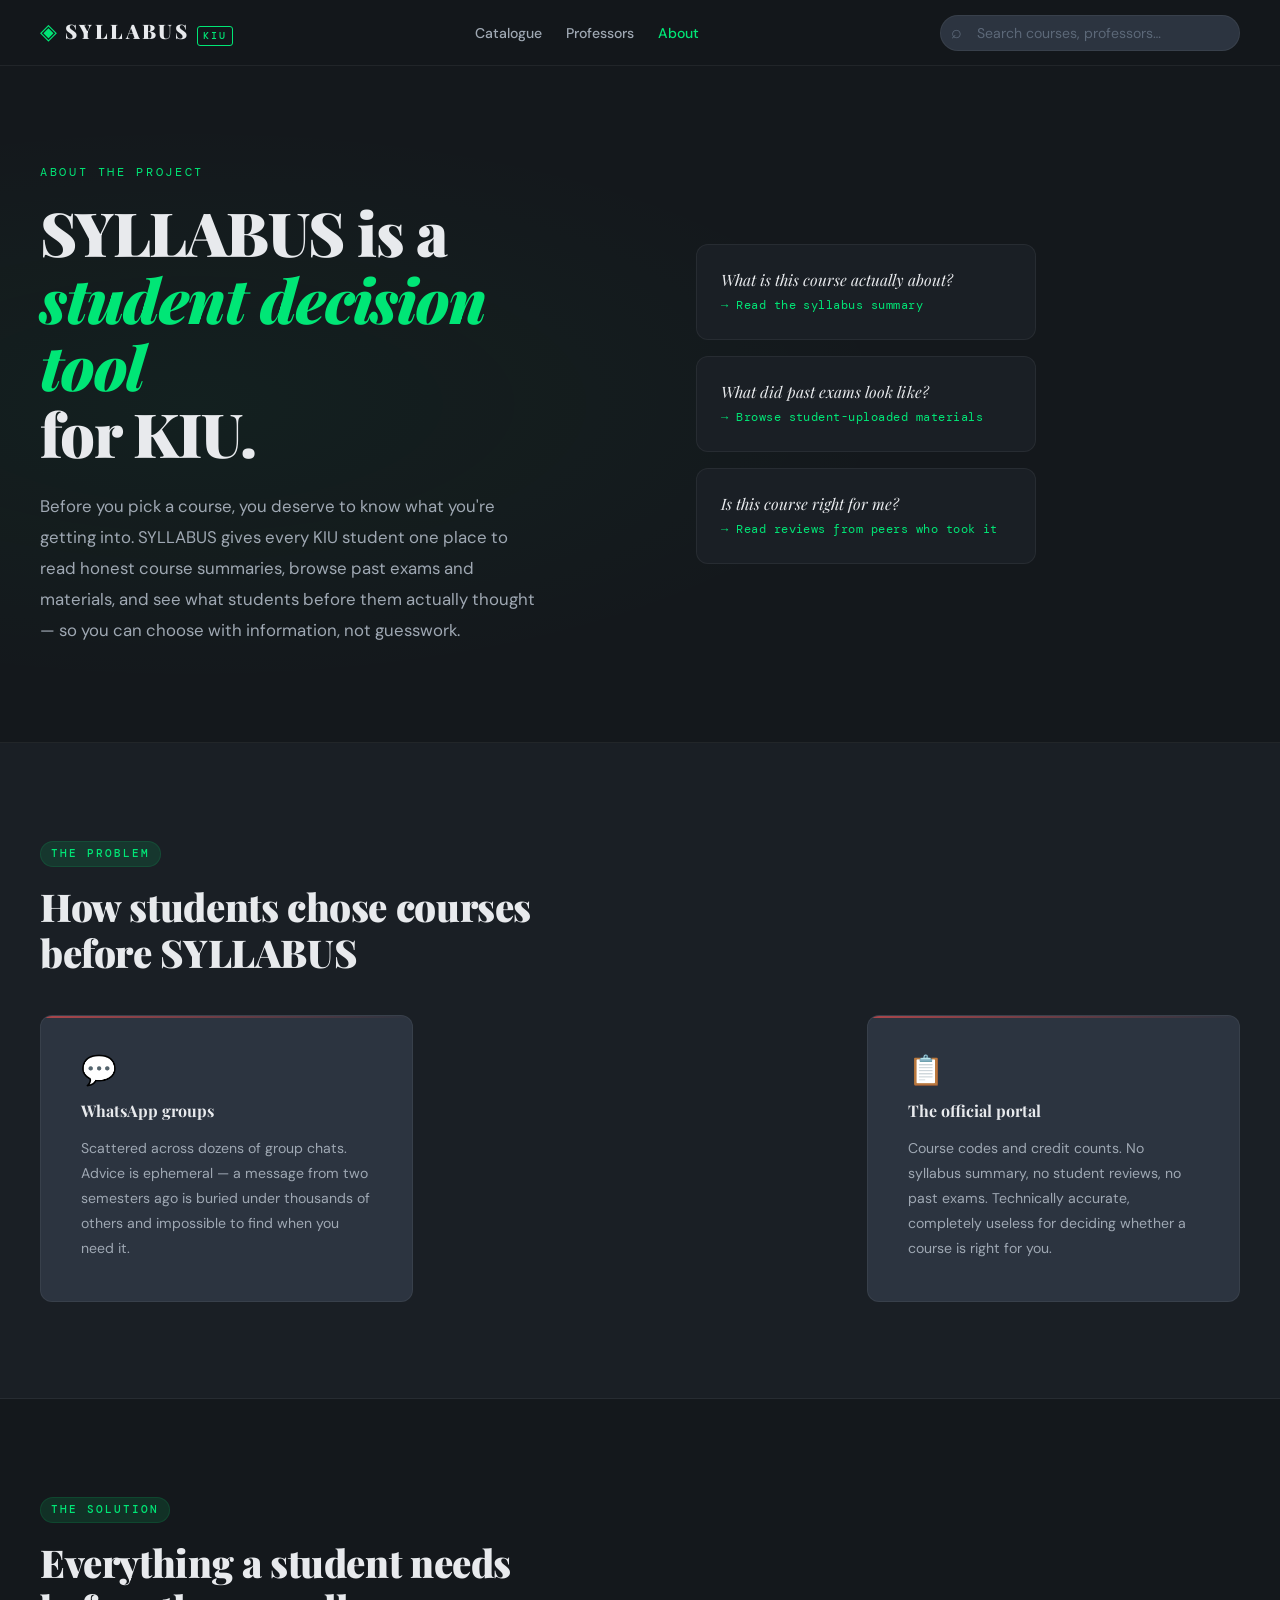
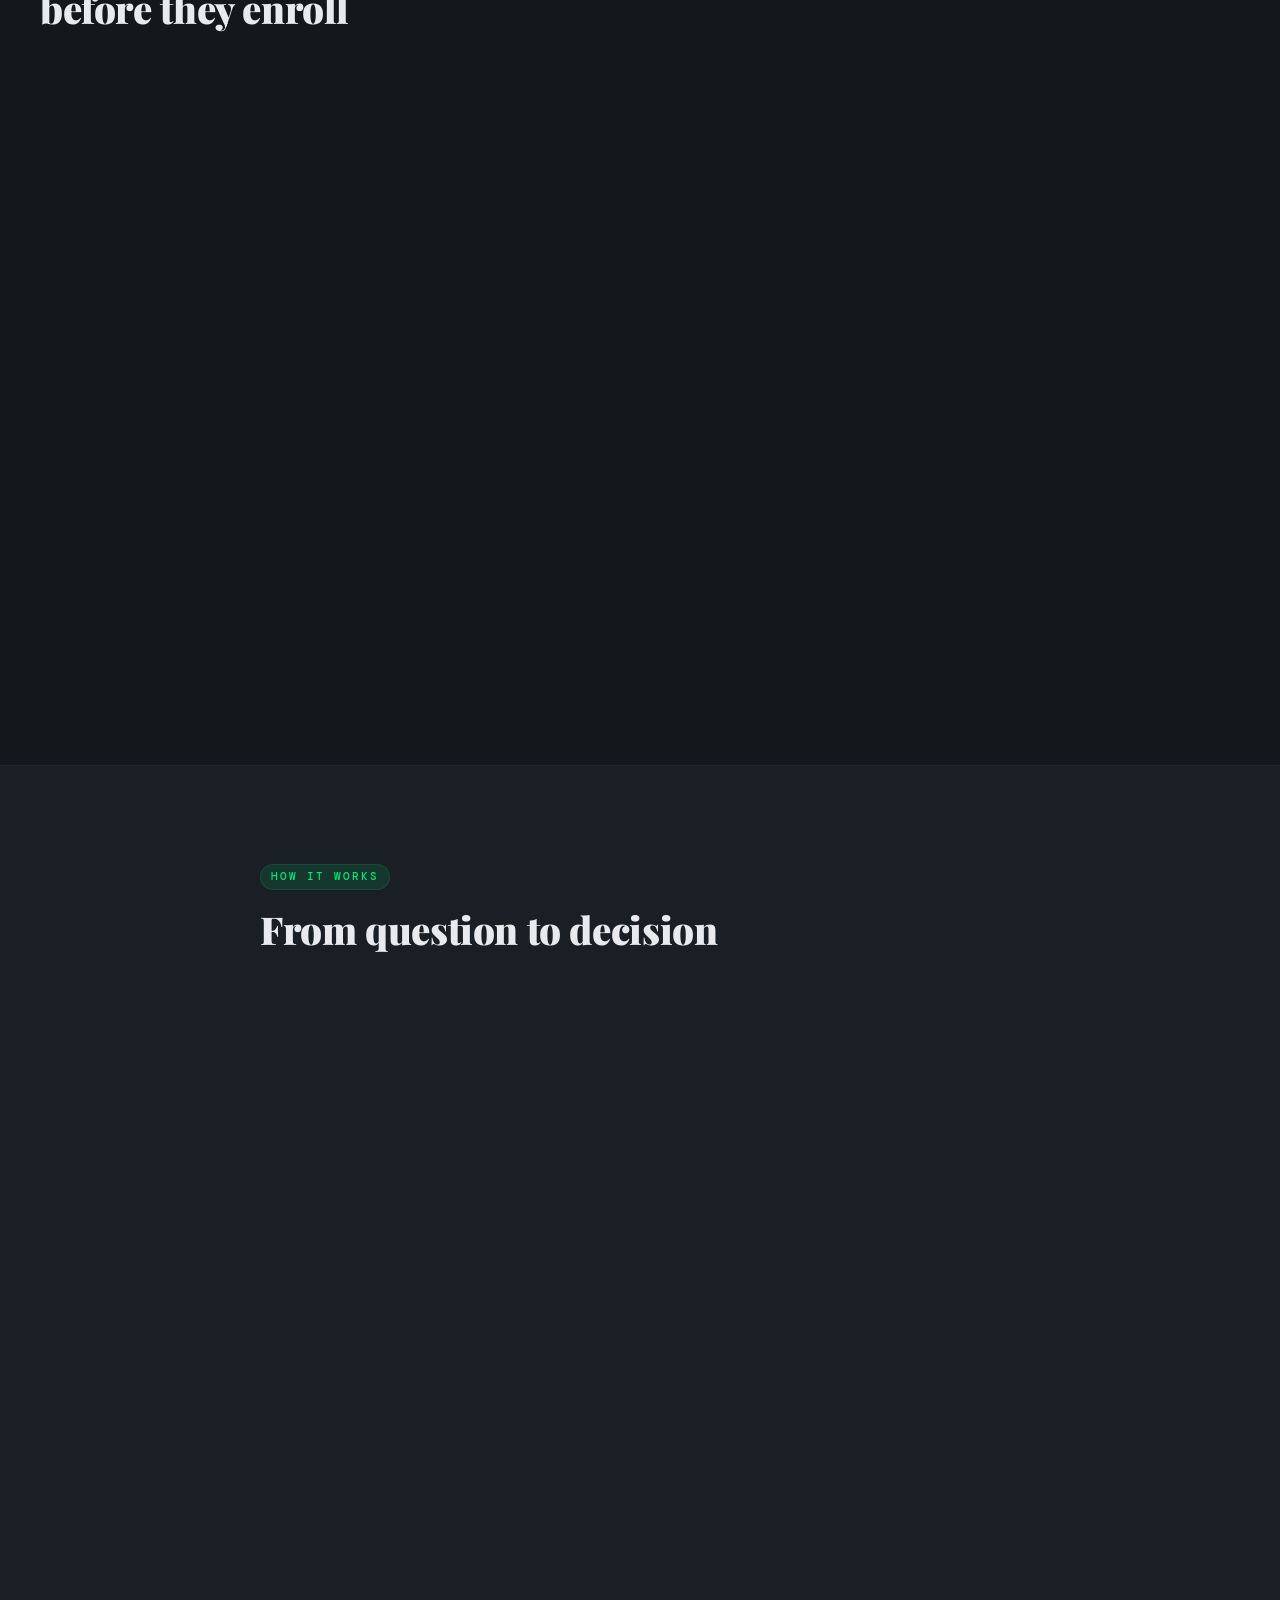
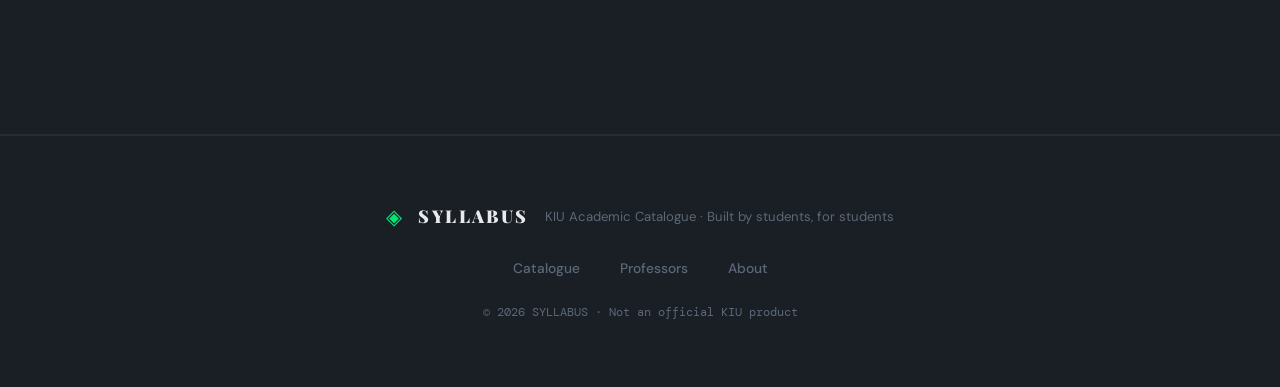
==== commit 65728c92: "implement new css html files" ====
--- a/about.html
+++ b/about.html
@@ -12,9 +12,6 @@
 </head>
 <body class="about-page">
 
-  <!-- ============================================================
-       HEADER — same nav as index, About link marked active
-  ============================================================ -->
   <header class="site-header">
     <nav class="nav-inner" aria-label="Primary navigation">
       <a href="index.html" class="brand" aria-label="SYLLABUS home">
@@ -37,11 +34,6 @@
 
   <main>
 
-    <!-- ============================================================
-         ABOUT HERO
-         First thing any visitor sees. Answers in one sentence:
-         what is this, who is it for, why does it exist.
-    ============================================================ -->
     <section class="about-hero" aria-label="About SYLLABUS">
       <div class="about-hero-inner">
 
@@ -60,7 +52,6 @@
           </p>
         </div>
 
-        <!-- Visual: the three core decision questions a student asks -->
         <div class="about-hero-visual" aria-hidden="true">
           <div class="decision-card decision-card--1">
             <span class="decision-q">What is this course actually about?</span>
@@ -79,10 +70,6 @@
       </div>
     </section>
 
-    <!-- ============================================================
-         THE PROBLEM SECTION
-         What was broken before SYLLABUS existed.
-    ============================================================ -->
     <section class="about-section about-problem" aria-labelledby="problem-heading">
       <div class="about-section-inner">
         <div class="about-section-label">The Problem</div>
@@ -125,10 +112,6 @@
       </div>
     </section>
 
-    <!-- ============================================================
-         THE SOLUTION SECTION
-         What SYLLABUS actually does — feature by feature.
-    ============================================================ -->
     <section class="about-section about-solution" aria-labelledby="solution-heading">
       <div class="about-section-inner">
         <div class="about-section-label">The Solution</div>
@@ -143,9 +126,8 @@
             <h3 class="feature-title">Syllabus Summaries</h3>
             <p class="feature-desc">
               Every course page contains a plain-language summary of what the
-              course covers — what topics, what structure, what the professor
-              expects from students. Not the official bureaucratic text.
-              A real summary written to be understood.
+              course covers — topics, structure, and what the professor expects.
+              Not bureaucratic text. A real summary written to be understood.
             </p>
           </article>
 
@@ -154,9 +136,7 @@
             <h3 class="feature-title">Past Exams &amp; Materials</h3>
             <p class="feature-desc">
               Students upload past midterms, homework sets, exercises, and notes
-              directly to the course page. If someone sat through this course two
-              years ago and saved the final exam — you can find it here.
-              Shared knowledge compounds over time.
+              directly to the course page. Shared knowledge compounds over time.
             </p>
           </article>
 
@@ -165,8 +145,6 @@
             <h3 class="feature-title">Honest Student Reviews</h3>
             <p class="feature-desc">
               After taking a course, students leave a review and a 1–5 star rating.
-              What was the workload really like? Was the grading fair?
-              What do you wish you knew before starting?
               Real answers from real people who sat through it.
             </p>
           </article>
@@ -176,10 +154,8 @@
             <h3 class="feature-title">Professor Context</h3>
             <p class="feature-desc">
               The same course taught by a different professor is a different
-              experience. SYLLABUS keeps them separate — each
-              Course + Professor pairing has its own page, its own rating,
-              its own reviews. You see who is teaching this semester
-              and find every course they have taught before.
+              experience. Each Course + Professor pairing has its own page,
+              its own rating, its own reviews.
             </p>
           </article>
 
@@ -187,10 +163,9 @@
             <div class="feature-number" aria-hidden="true">05</div>
             <h3 class="feature-title">Semester-by-Semester History</h3>
             <p class="feature-desc">
-              Courses run every semester. SYLLABUS tracks each offering
-              separately. See how the same course was rated under one professor
-              in Semester III two years ago versus a different professor
-              last semester. History teaches you what to expect.
+              SYLLABUS tracks each offering separately. See how the same course
+              was rated under one professor two years ago versus a different
+              professor last semester.
             </p>
           </article>
 
@@ -198,20 +173,16 @@
             <div class="feature-number" aria-hidden="true">06</div>
             <h3 class="feature-title">Works for Mandatory Courses Too</h3>
             <p class="feature-desc">
-              You cannot always choose what you take. But you can still prepare.
-              Even if a course is required for your degree, knowing what past
-              students experienced helps you plan your semester, your study
-              strategy, and your expectations before day one.
-            </p>
-          </article>
-
-        </div>
-      </div>
-    </section>
-
-    <!-- ============================================================
-         HOW IT WORKS — a simple step-by-step flow
-    ============================================================ -->
+              You cannot always choose what you take — but you can still prepare.
+              Knowing what past students experienced helps you plan your semester,
+              study strategy, and expectations before day one.
+            </p>
+          </article>
+
+        </div>
+      </div>
+    </section>
+
     <section class="about-section about-how" aria-labelledby="how-heading">
       <div class="about-section-inner about-section-inner--narrow">
         <div class="about-section-label">How It Works</div>
@@ -225,8 +196,7 @@
               <h3 class="step-title">Search for your course</h3>
               <p class="step-desc">
                 Type the course name or browse by degree and semester.
-                You will see every offering of that course — each professor
-                who has taught it listed separately.
+                Every offering is listed separately by professor.
               </p>
             </div>
           </li>
@@ -234,12 +204,11 @@
           <li class="how-step">
             <div class="step-num" aria-hidden="true">2</div>
             <div class="step-content">
-              <h3 class="step-title">Read the course page</h3>
-              <p class="step-desc">
-                The course page shows you a syllabus summary, the professor's
-                background, a history of how this course was rated in past
-                semesters, and student-uploaded materials like past exams
-                and exercise sheets.
+              <h3 class="step-title">Click the course poster or title</h3>
+              <p class="step-desc">
+                You go directly to the course page — syllabus summary,
+                professor background, offering history, and student-uploaded
+                materials like past exams and exercise sheets.
               </p>
             </div>
           </li>
@@ -250,8 +219,7 @@
               <h3 class="step-title">Read student reviews</h3>
               <p class="step-desc">
                 Scroll through what other KIU students wrote after taking
-                this exact course under this exact professor. Real experiences,
-                not marketing copy.
+                this exact course under this exact professor.
               </p>
             </div>
           </li>
@@ -262,8 +230,7 @@
               <h3 class="step-title">Make an informed decision</h3>
               <p class="step-desc">
                 You now know what the course covers, how demanding it is,
-                what past exams looked like, and what students like you thought.
-                Choose with confidence — or prepare better for what's mandatory.
+                and what students like you thought. Choose with confidence.
               </p>
             </div>
           </li>
@@ -273,9 +240,8 @@
             <div class="step-content">
               <h3 class="step-title">Give back after your semester</h3>
               <p class="step-desc">
-                Once you finish the course, leave a review and upload anything
-                useful you saved — homework sheets, exam papers, your notes.
-                The next student will find it when they need it most.
+                Leave a review and upload anything useful — homework sheets,
+                exam papers, your notes. The next student will find it.
               </p>
             </div>
           </li>
@@ -286,7 +252,6 @@
 
   </main>
 
-  <!-- Footer — same as index -->
   <footer class="site-footer">
     <div class="footer-inner">
       <div class="footer-brand">
--- a/style.css
+++ b/style.css
@@ -13,20 +13,14 @@
    8.  Section Headers (shared)
    9.  Filter / Sort Bar
    10. Catalogue Grid & Course Cards
-   11. Course Detail Page
-   12. Offerings Table
-   13. Course Materials
-   14. Student Reviews & Review Form
-   15. Related Courses
-   16. Professor Profiles
-   17. Footer
-   18. Responsive — @media (max-width: 768px)
+   11. Professor Profiles
+   12. Footer
+   13. Responsive — @media (max-width: 768px)
 ================================================================ */
 
 
 /* ================================================================
    1. CSS VARIABLES & DESIGN TOKENS
-   Dark-Academic-Sleek palette.
 ================================================================ */
 :root {
   /* Core Palette */
@@ -135,9 +129,6 @@
 
 /* ================================================================
    3. TYPOGRAPHY
-   Playfair Display — editorial headings
-   DM Sans — clean body + UI text
-   DM Mono — metadata, labels, stats
 ================================================================ */
 h1, h2, h3, h4, h5, h6 {
   font-family: var(--font-display);
@@ -158,7 +149,7 @@
 
 /* ================================================================
    4. BUTTONS
-   Fitts' Law: generous padding = larger tap targets
+   Fitts' Law: generous padding = larger tap targets.
 ================================================================ */
 .btn {
   display: inline-flex;
@@ -204,20 +195,16 @@
    5. ANIMATIONS & KEYFRAMES
    GPU-accelerated: only opacity + transform animated.
 ================================================================ */
-
-/* Slide up + fade — hero text, card entrances */
 @keyframes fadeSlideUp {
   from { opacity: 0; transform: translateY(26px); }
   to   { opacity: 1; transform: translateY(0); }
 }
 
-/* Fade only — hero decorative posters */
 @keyframes fadeIn {
   from { opacity: 0; }
   to   { opacity: 1; }
 }
 
-/* Slow pulse — brand icon */
 @keyframes pulse {
   0%, 100% { opacity: 1; }
   50%       { opacity: 0.45; }
@@ -233,13 +220,12 @@
   top: 0;
   z-index: 100;
   height: var(--nav-h);
-  background: rgba(20, 24, 28, 0.9);
+  background: rgba(20, 24, 28, 0.92);
   backdrop-filter: blur(18px);
   -webkit-backdrop-filter: blur(18px);
   border-bottom: 1px solid var(--border);
 }
 
-/* Flexbox: logo | nav links | search */
 .nav-inner {
   display: flex;
   align-items: center;
@@ -299,6 +285,10 @@
   transition: color var(--t-fast);
 }
 .nav-link:hover { color: var(--text-primary); }
+
+.nav-link--active {
+  color: var(--accent-green) !important;
+}
 
 /* Search bar */
 .search-wrapper {
@@ -338,8 +328,6 @@
 
 /* ================================================================
    7. HERO SECTION
-   Staggered fadeSlideUp on text. Decorative posters fade in right.
-   No film references — just the straight value proposition.
 ================================================================ */
 .hero {
   position: relative;
@@ -350,7 +338,6 @@
   padding: var(--sp-3xl) var(--sp-xl);
 }
 
-/* Subtle grid overlay */
 .hero-bg-grid {
   position: absolute;
   inset: 0;
@@ -403,7 +390,6 @@
   animation-delay: 0.52s;
 }
 
-/* Decorative poster strip — right side of hero */
 .hero-posters {
   position: absolute;
   right: var(--sp-xl);
@@ -421,7 +407,6 @@
   box-shadow: var(--shadow-deep);
 }
 
-/* Poster 1 — green tinted */
 .hero-poster--1 {
   background: linear-gradient(155deg, #0d2a18 0%, #091408 100%);
   border: 1px solid rgba(0, 230, 118, 0.18);
@@ -432,8 +417,7 @@
 }
 .hero-poster--1::before {
   content: '';
-  position: absolute;
-  inset: 0;
+  position: absolute; inset: 0;
   background: linear-gradient(to bottom, transparent 45%, rgba(0,0,0,0.82) 100%);
   border-radius: var(--r-md);
 }
@@ -449,7 +433,6 @@
   line-height: 1.45;
 }
 
-/* Poster 2 — blue tinted */
 .hero-poster--2 {
   background: linear-gradient(155deg, #0a1a2e 0%, #060e1c 100%);
   border: 1px solid rgba(64, 200, 244, 0.18);
@@ -460,8 +443,7 @@
 }
 .hero-poster--2::before {
   content: '';
-  position: absolute;
-  inset: 0;
+  position: absolute; inset: 0;
   background: linear-gradient(to bottom, transparent 45%, rgba(0,0,0,0.82) 100%);
   border-radius: var(--r-md);
 }
@@ -477,7 +459,6 @@
   line-height: 1.45;
 }
 
-/* Poster 3 — gold tinted */
 .hero-poster--3 {
   background: linear-gradient(155deg, #271800 0%, #140c00 100%);
   border: 1px solid rgba(245, 166, 35, 0.18);
@@ -488,8 +469,7 @@
 }
 .hero-poster--3::before {
   content: '';
-  position: absolute;
-  inset: 0;
+  position: absolute; inset: 0;
   background: linear-gradient(to bottom, transparent 45%, rgba(0,0,0,0.82) 100%);
   border-radius: var(--r-md);
 }
@@ -526,8 +506,7 @@
 
 /* ================================================================
    9. FILTER / SORT BAR
-   Semester chips I–VIII as required.
-   Hick's Law: grouped, labeled, minimal choice overhead.
+   Sticky below nav. Hick's Law: grouped, labeled controls.
 ================================================================ */
 .filter-bar {
   background: var(--bg-surface);
@@ -585,7 +564,6 @@
   border-color: var(--accent-green);
 }
 
-/* Semester chips: I through VIII */
 .semester-group { flex-direction: column; }
 
 .semester-chips {
@@ -611,7 +589,6 @@
   color: var(--accent-green);
 }
 
-/* Active semester chip */
 .sem-chip--active,
 .sem-chip[aria-pressed="true"] {
   background: var(--accent-green-dim);
@@ -631,10 +608,10 @@
 
 /* ================================================================
    10. CATALOGUE GRID & COURSE CARDS
-   3-column Flexbox grid.
+   3-column grid. Click poster OR title → course.html.
    Gestalt — Similarity: identical card structure.
    Gestalt — Proximity: title + professor tightly grouped below poster.
-   Transition: poster scales 1.05x on hover (rubric requirement).
+   Fitts' Law: full poster area is the primary tap target.
 ================================================================ */
 .catalogue {
   max-width: var(--max-w);
@@ -642,7 +619,6 @@
   padding: var(--sp-3xl) var(--sp-xl);
 }
 
-/* 3-column Flexbox grid */
 .course-grid {
   display: flex;
   flex-wrap: wrap;
@@ -666,7 +642,7 @@
 .course-card:nth-child(5) { animation-delay: 0.40s; }
 .course-card:nth-child(6) { animation-delay: 0.48s; }
 
-/* Full poster area is the tap target — Fitts' Law */
+/* Full poster area is the tap target */
 .card-poster-link {
   display: block;
   text-decoration: none;
@@ -680,7 +656,6 @@
   aspect-ratio: 2 / 3;
   border-radius: var(--r-md);
   overflow: hidden;
-  /* Scale 1.05x on hover as required by rubric */
   transition: transform var(--t-slow), box-shadow var(--t-slow);
 }
 
@@ -689,18 +664,14 @@
   box-shadow: var(--shadow-deep);
 }
 
-/* ── 6 DISTINCT POSTER DESIGNS ──
-   Each uses a different color key to distinguish courses visually.
-   No difficulty badges — removed as requested.
-*/
+/* ── 6 DISTINCT POSTER DESIGNS ── */
 .card-poster--1 {
   background: linear-gradient(145deg, #0b2417 0%, #081509 100%);
   border: 1px solid rgba(0, 230, 118, 0.14);
 }
 .card-poster--1::before {
   content: '';
-  position: absolute;
-  inset: 0;
+  position: absolute; inset: 0;
   background: repeating-linear-gradient(
     0deg, transparent, transparent 3px,
     rgba(0, 230, 118, 0.025) 3px, rgba(0, 230, 118, 0.025) 4px
@@ -713,8 +684,7 @@
 }
 .card-poster--2::before {
   content: '';
-  position: absolute;
-  inset: 0;
+  position: absolute; inset: 0;
   background:
     linear-gradient(rgba(64, 200, 244, 0.03) 1px, transparent 1px),
     linear-gradient(90deg, rgba(64, 200, 244, 0.03) 1px, transparent 1px);
@@ -732,8 +702,7 @@
 }
 .card-poster--4::before {
   content: '';
-  position: absolute;
-  inset: 0;
+  position: absolute; inset: 0;
   background: radial-gradient(ellipse at 50% 25%, rgba(180, 120, 255, 0.07) 0%, transparent 65%);
 }
 
@@ -743,8 +712,7 @@
 }
 .card-poster--5::before {
   content: '';
-  position: absolute;
-  inset: 0;
+  position: absolute; inset: 0;
   background: repeating-linear-gradient(
     45deg, transparent, transparent 7px,
     rgba(255,255,255,0.02) 7px, rgba(255,255,255,0.02) 8px
@@ -756,9 +724,7 @@
   border: 1px solid rgba(255, 82, 82, 0.14);
 }
 
-/* ── POSTER OVERLAY LAYOUT ──
-   Flexbox column: dept tag → title + prof → rating footer
-*/
+/* ── POSTER OVERLAY ── */
 .poster-overlay {
   position: absolute;
   inset: 0;
@@ -798,7 +764,6 @@
   padding-bottom: var(--sp-sm);
 }
 
-/* Course title on poster */
 .poster-title {
   font-family: var(--font-display);
   font-size: 1.25rem;
@@ -809,7 +774,6 @@
   text-shadow: 0 2px 10px rgba(0,0,0,0.55);
 }
 
-/* Professor credit on poster */
 .poster-professor {
   font-size: 0.78rem;
   font-weight: 400;
@@ -829,7 +793,7 @@
   color: var(--text-muted);
 }
 
-/* ── STAR RATING DISPLAY ── */
+/* ── STAR RATING ── */
 .star-display {
   display: flex;
   align-items: center;
@@ -852,13 +816,12 @@
 .star-display--lg .star { font-size: 1.35rem; }
 .star-display--sm .star { font-size: 0.75rem; }
 
-/* ── CARD INFO — below poster ──
-   Gestalt — Proximity: info directly beneath its poster, close-grouped.
-*/
+/* ── CARD INFO — below poster ── */
 .card-info {
   padding: var(--sp-md) var(--sp-sm) var(--sp-sm);
 }
 
+/* Course title link below poster — Gestalt Proximity */
 .card-title {
   font-size: 0.98rem;
   font-weight: 700;
@@ -866,6 +829,13 @@
   margin-bottom: 2px;
 }
 
+.card-title-link {
+  color: var(--text-primary);
+  text-decoration: none;
+  transition: color var(--t-fast);
+}
+.card-title-link:hover { color: var(--accent-green); }
+
 .card-professor {
   font-size: 0.82rem;
   color: var(--text-muted);
@@ -887,654 +857,14 @@
 
 
 /* ================================================================
-   11. COURSE DETAIL PAGE
-   Two-column layout: poster col left, metadata right.
-   Letterboxd page structure: poster → attribution → rating → syllabus → table.
-================================================================ */
-.course-detail {
-  background: var(--bg-surface);
-  border-top: 1px solid var(--border);
-  padding: var(--sp-3xl) var(--sp-xl);
-}
-
-/* Two-column flex layout */
-.detail-layout {
-  max-width: var(--max-w);
-  margin: 0 auto var(--sp-3xl);
-  display: flex;
-  gap: var(--sp-3xl);
-  align-items: flex-start;
-}
-
-/* Left column */
-.detail-poster-col {
-  flex-shrink: 0;
-  width: 240px;
-  display: flex;
-  flex-direction: column;
-  gap: var(--sp-lg);
-}
-
-.detail-poster {
-  aspect-ratio: 2 / 3;
-  border-radius: var(--r-md);
-  box-shadow: var(--shadow-deep);
-  width: 100%;
-}
-
-/* Inline star rating block */
-.detail-rate-block {
-  background: var(--bg-card);
-  border: 1px solid var(--border);
-  border-radius: var(--r-md);
-  padding: var(--sp-md);
-  text-align: center;
-}
-
-.rate-label {
-  font-family: var(--font-mono);
-  font-size: 0.7rem;
-  letter-spacing: 0.1em;
-  text-transform: uppercase;
-  color: var(--text-muted);
-  margin-bottom: var(--sp-sm);
-}
-
-/* CSS-only interactive stars — flex row-reverse trick */
-.rate-stars {
-  display: flex;
-  flex-direction: row-reverse;
-  justify-content: center;
-  gap: 3px;
-  margin-bottom: 6px;
-}
-
-.rate-star {
-  font-size: 1.7rem;
-  color: var(--text-muted);
-  cursor: pointer;
-  transition: color var(--t-fast), transform var(--t-fast);
-  line-height: 1;
-}
-.rate-star:hover {
-  transform: scale(1.15);
-}
-
-/* Highlight clicked star and all to its left */
-.rate-stars input[type="radio"]:checked ~ label,
-.rate-stars input[type="radio"]:checked + label {
-  color: var(--accent-gold);
-}
-
-/* Hover: fill hovered star and those to the right (earlier in DOM) */
-.rate-star:hover,
-.rate-star:hover ~ label {
-  color: var(--accent-gold);
-}
-
-.rate-hint {
-  font-size: 0.72rem;
-  color: var(--text-muted);
-  font-style: italic;
-}
-
-/* Right column: all metadata */
-.detail-meta {
-  flex: 1;
-  display: flex;
-  flex-direction: column;
-  gap: var(--sp-lg);
-}
-
-.detail-dept-tag {
-  font-family: var(--font-mono);
-  font-size: 0.75rem;
-  letter-spacing: 0.14em;
-  text-transform: uppercase;
-  color: var(--accent-green);
-}
-
-.detail-title {
-  font-size: clamp(2rem, 5vw, 3.2rem);
-  font-weight: 900;
-}
-
-.detail-with-prof {
-  font-size: 1rem;
-  color: var(--text-secondary);
-}
-
-.detail-professor-link {
-  font-family: var(--font-display);
-  font-size: 1.2rem;
-  font-weight: 700;
-  color: var(--accent-blue);
-}
-.detail-professor-link:hover { color: var(--accent-green); }
-
-.detail-semester {
-  font-size: 0.85rem;
-  color: var(--text-muted);
-  font-family: var(--font-mono);
-}
-
-.detail-rating-row {
-  display: flex;
-  align-items: center;
-  gap: var(--sp-md);
-  flex-wrap: wrap;
-}
-
-.detail-score {
-  font-family: var(--font-mono);
-  font-size: 1.4rem;
-  font-weight: 500;
-  color: var(--accent-gold);
-}
-
-.detail-review-count {
-  font-size: 0.82rem;
-  color: var(--text-muted);
-}
-
-.detail-section-label {
-  font-family: var(--font-mono);
-  font-size: 0.7rem;
-  letter-spacing: 0.12em;
-  text-transform: uppercase;
-  color: var(--text-muted);
-  margin-bottom: var(--sp-sm);
-  font-weight: 500;
-}
-
-.detail-description {
-  font-size: 0.95rem;
-  line-height: 1.82;
-  color: var(--text-secondary);
-}
-
-
-/* ================================================================
-   12. OFFERINGS TABLE
-   4 columns × 4 data rows. Semantic <table> with <caption>.
-   Shows same course across semesters/professors.
-================================================================ */
-.detail-offering-info {
-  margin-top: var(--sp-sm);
-}
-
-.offering-table {
-  width: 100%;
-  border-collapse: collapse;
-  font-size: 0.88rem;
-  border-radius: var(--r-md);
-  overflow: hidden;
-  border: 1px solid var(--border);
-}
-
-.offering-table thead {
-  background: var(--bg-card);
-}
-
-.offering-table th {
-  padding: var(--sp-md) var(--sp-lg);
-  text-align: left;
-  font-family: var(--font-mono);
-  font-size: 0.68rem;
-  letter-spacing: 0.1em;
-  text-transform: uppercase;
-  color: var(--text-muted);
-  border-bottom: 1px solid var(--border);
-}
-
-.offering-table td {
-  padding: 12px var(--sp-lg);
-  border-bottom: 1px solid var(--border);
-  color: var(--text-secondary);
-  vertical-align: middle;
-}
-
-.offering-table tbody tr { transition: background var(--t-fast); }
-.offering-table tbody tr:hover { background: var(--bg-card); }
-.offering-table tbody tr:last-child td { border-bottom: none; }
-
-/* Highlight the current semester row */
-.table-row--current { background: var(--accent-green-dim); }
-.table-row--current td { color: var(--text-primary); }
-
-.table-rating {
-  font-family: var(--font-mono);
-  font-size: 0.82rem;
-  color: var(--accent-gold);
-}
-
-/* Subsection headings — used in detail & related sections */
-.subsection-title {
-  font-family: var(--font-display);
-  font-size: 1.4rem;
-  font-weight: 700;
-  margin-bottom: var(--sp-sm);
-}
-
-.subsection-sub {
-  font-size: 0.88rem;
-  color: var(--text-muted);
-  margin-bottom: var(--sp-lg);
-  max-width: 560px;
-}
-
-
-/* ================================================================
-   13. COURSE MATERIALS
-   Student-uploaded files list.
-   Accessible: keyboard-navigable list items with download links.
-================================================================ */
-.materials-block {
-  background: var(--bg-card);
-  border: 1px solid var(--border);
-  border-radius: var(--r-md);
-  overflow: hidden;
-}
-
-.materials-header {
-  display: flex;
-  align-items: center;
-  justify-content: space-between;
-  padding: var(--sp-md);
-  border-bottom: 1px solid var(--border);
-}
-
-.materials-title {
-  font-weight: 600;
-  font-size: 0.88rem;
-  color: var(--text-primary);
-}
-
-.materials-count {
-  font-family: var(--font-mono);
-  font-size: 0.72rem;
-  color: var(--text-muted);
-}
-
-.materials-list {
-  list-style: none;
-  padding: var(--sp-sm) 0;
-}
-
-.material-item {
-  display: flex;
-  align-items: center;
-  gap: var(--sp-sm);
-  padding: 8px var(--sp-md);
-  transition: background var(--t-fast);
-}
-.material-item:hover { background: var(--bg-card-hover); }
-
-.material-icon { font-size: 1rem; flex-shrink: 0; }
-
-.material-info {
-  flex: 1;
-  min-width: 0;
-  display: flex;
-  flex-direction: column;
-  gap: 1px;
-}
-
-.material-name {
-  font-size: 0.82rem;
-  font-weight: 500;
-  color: var(--text-primary);
-  white-space: nowrap;
-  overflow: hidden;
-  text-overflow: ellipsis;
-}
-
-.material-meta {
-  font-family: var(--font-mono);
-  font-size: 0.68rem;
-  color: var(--text-muted);
-}
-
-.material-download {
-  font-size: 1rem;
-  color: var(--text-muted);
-  padding: 4px 6px;
-  border-radius: var(--r-sm);
-  transition: color var(--t-fast), background var(--t-fast);
-  flex-shrink: 0;
-}
-.material-download:hover {
-  color: var(--accent-green);
-  background: var(--accent-green-dim);
-}
-
-.upload-btn {
-  display: block;
-  width: 100%;
-  padding: var(--sp-sm) var(--sp-md);
-  background: none;
-  border: none;
-  border-top: 1px solid var(--border);
-  color: var(--accent-green);
-  font-family: var(--font-body);
-  font-size: 0.82rem;
-  font-weight: 600;
-  text-align: center;
-  cursor: pointer;
-  transition: background var(--t-fast);
-}
-.upload-btn:hover { background: var(--accent-green-dim); }
-
-
-/* ================================================================
-   14. STUDENT REVIEWS & REVIEW FORM
-================================================================ */
-.reviews-section {
-  max-width: var(--max-w);
-  margin: 0 auto var(--sp-3xl);
-}
-
-.reviews-header {
-  display: flex;
-  align-items: center;
-  justify-content: space-between;
-  margin-bottom: var(--sp-xl);
-}
-
-/* Review write form */
-.review-form-panel {
-  background: var(--bg-card);
-  border: 1px solid var(--border);
-  border-radius: var(--r-lg);
-  padding: var(--sp-xl);
-  margin-bottom: var(--sp-xl);
-}
-
-.review-form-top {
-  display: flex;
-  flex-wrap: wrap;
-  gap: var(--sp-md);
-  margin-bottom: var(--sp-md);
-}
-
-.form-group {
-  flex: 1 1 180px;
-  display: flex;
-  flex-direction: column;
-  gap: 5px;
-}
-
-.form-label {
-  font-family: var(--font-mono);
-  font-size: 0.68rem;
-  letter-spacing: 0.1em;
-  text-transform: uppercase;
-  color: var(--text-muted);
-  font-weight: 500;
-}
-
-.form-input,
-.form-select,
-.form-textarea {
-  background: var(--bg-surface);
-  border: 1px solid var(--border);
-  border-radius: var(--r-sm);
-  color: var(--text-primary);
-  font-family: var(--font-body);
-  font-size: 0.92rem;
-  padding: 9px 13px;
-  width: 100%;
-  transition: border-color var(--t-fast), box-shadow var(--t-fast);
-}
-.form-input::placeholder,
-.form-textarea::placeholder { color: var(--text-muted); }
-.form-input:focus,
-.form-select:focus,
-.form-textarea:focus {
-  outline: none;
-  border-color: var(--accent-green);
-  box-shadow: 0 0 0 3px var(--accent-green-dim);
-}
-
-.form-select {
-  appearance: none;
-  -webkit-appearance: none;
-  background-image: url("data:image/svg+xml,%3Csvg xmlns='http://www.w3.org/2000/svg' width='11' height='7'%3E%3Cpath d='M1 1l4.5 4.5L10 1' stroke='%235c6878' stroke-width='1.5' fill='none' stroke-linecap='round'/%3E%3C/svg%3E");
-  background-repeat: no-repeat;
-  background-position: right 10px center;
-  padding-right: 30px;
-  cursor: pointer;
-}
-
-.form-textarea {
-  resize: vertical;
-  min-height: 100px;
-  line-height: 1.7;
-}
-
-/* ── STAR RATING FIELDSET in review form ──
-   Reverse DOM order + flex-direction: row-reverse.
-   Clicking a star fills it and all to its left.
-*/
-.star-fieldset {
-  border: none;
-  padding: 0;
-  margin: var(--sp-sm) 0;
-}
-
-.star-fieldset legend {
-  font-family: var(--font-mono);
-  font-size: 0.68rem;
-  letter-spacing: 0.1em;
-  text-transform: uppercase;
-  color: var(--text-muted);
-  margin-bottom: var(--sp-sm);
-  display: block;
-}
-
-.star-radio-group {
-  display: flex;
-  flex-direction: row-reverse;
-  justify-content: flex-end;
-  gap: 3px;
-}
-
-.star-radio-label {
-  font-size: 1.8rem;
-  color: var(--text-muted);
-  cursor: pointer;
-  line-height: 1;
-  transition: color var(--t-fast), transform var(--t-fast);
-}
-.star-radio-label:hover { transform: scale(1.12); }
-
-/* Fill on checked */
-.star-radio-group input[type="radio"]:checked ~ label,
-.star-radio-group input[type="radio"]:checked + label {
-  color: var(--accent-gold);
-}
-
-/* Fill on hover */
-.star-radio-label:hover,
-.star-radio-label:hover ~ label {
-  color: var(--accent-gold);
-}
-
-.form-actions {
-  display: flex;
-  gap: var(--sp-md);
-  padding-top: var(--sp-md);
-  border-top: 1px solid var(--border);
-}
-
-/* ── REVIEW CARDS ── */
-.reviews-list {
-  display: flex;
-  flex-direction: column;
-  gap: var(--sp-md);
-}
-
-.review-card {
-  background: var(--bg-card);
-  border: 1px solid var(--border);
-  border-radius: var(--r-md);
-  padding: var(--sp-lg);
-  transition: border-color var(--t-fast);
-}
-.review-card:hover { border-color: var(--border-hover); }
-
-.review-header {
-  display: flex;
-  align-items: center;
-  gap: var(--sp-md);
-  margin-bottom: var(--sp-md);
-  flex-wrap: wrap;
-}
-
-.reviewer-avatar {
-  width: 38px;
-  height: 38px;
-  background: var(--bg-surface);
-  border: 1px solid var(--border);
-  border-radius: 50%;
-  display: flex;
-  align-items: center;
-  justify-content: center;
-  font-family: var(--font-mono);
-  font-size: 0.72rem;
-  color: var(--text-muted);
-  flex-shrink: 0;
-}
-
-.reviewer-info {
-  flex: 1;
-  display: flex;
-  flex-direction: column;
-  gap: 1px;
-}
-
-.reviewer-name {
-  font-weight: 600;
-  font-size: 0.88rem;
-  color: var(--text-primary);
-}
-
-.reviewer-degree {
-  font-family: var(--font-mono);
-  font-size: 0.68rem;
-  color: var(--text-muted);
-}
-
-.review-rating { display: flex; gap: 1px; }
-
-.review-date {
-  font-family: var(--font-mono);
-  font-size: 0.7rem;
-  color: var(--text-muted);
-  margin-left: auto;
-}
-
-.review-body {
-  font-size: 0.9rem;
-  line-height: 1.8;
-  color: var(--text-secondary);
-  margin-bottom: var(--sp-md);
-}
-
-.helpful-btn {
-  background: none;
-  border: 1px solid var(--border);
-  border-radius: var(--r-pill);
-  color: var(--text-muted);
-  font-family: var(--font-body);
-  font-size: 0.78rem;
-  padding: 4px 12px;
-  cursor: pointer;
-  transition: all var(--t-fast);
-}
-.helpful-btn:hover {
-  border-color: var(--accent-green);
-  color: var(--accent-green);
-}
-
-.helpful-count { font-family: var(--font-mono); }
-
-
-/* ================================================================
-   15. RELATED COURSES
-   Relationship = same course name, different professor.
-   Displayed as small horizontal cards.
-================================================================ */
-.related-courses {
-  max-width: var(--max-w);
-  margin: 0 auto;
-  padding-bottom: var(--sp-xl);
-}
-
-.related-grid {
-  display: flex;
-  gap: var(--sp-lg);
-  flex-wrap: wrap;
-}
-
-.related-card {
-  display: flex;
-  gap: var(--sp-md);
-  background: var(--bg-card);
-  border: 1px solid var(--border);
-  border-radius: var(--r-md);
-  padding: var(--sp-md);
-  flex: 1;
-  min-width: 220px;
-  transition: border-color var(--t-fast), box-shadow var(--t-fast);
-  text-decoration: none;
-}
-.related-card:hover {
-  border-color: var(--border-hover);
-  box-shadow: var(--shadow-card);
-}
-
-.related-poster {
-  width: 58px;
-  height: 87px;
-  border-radius: var(--r-sm);
-  flex-shrink: 0;
-}
-
-.related-info {
-  display: flex;
-  flex-direction: column;
-  gap: 4px;
-  justify-content: center;
-}
-
-.related-title {
-  font-size: 0.95rem;
-  font-weight: 700;
-  color: var(--text-primary);
-}
-
-.related-prof {
-  font-size: 0.8rem;
-  color: var(--text-muted);
-}
-
-.related-semester {
-  font-family: var(--font-mono);
-  font-size: 0.68rem;
-  color: var(--text-muted);
-}
-
-
-/* ================================================================
-   16. PROFESSOR PROFILES
-   NOT "directors". Rating = average of all courses they've taught.
-   Each course this professor ran is listed and links to its detail page.
+   11. PROFESSOR PROFILES
+   Rating = average of all courses taught. Not a personal rating.
 ================================================================ */
 .professor-profiles {
   max-width: var(--max-w);
   margin: 0 auto;
   padding: var(--sp-3xl) var(--sp-xl);
+  border-top: 1px solid var(--border);
 }
 
 .prof-grid {
@@ -1562,7 +892,6 @@
   box-shadow: var(--shadow-deep);
 }
 
-/* Avatar: initials-based, unique gradient per professor */
 .prof-avatar {
   width: 64px; height: 64px;
   border-radius: 50%;
@@ -1592,10 +921,7 @@
   box-shadow: 0 0 14px rgba(224, 64, 251, 0.28);
 }
 
-.prof-name {
-  font-size: 1.2rem;
-  font-weight: 700;
-}
+.prof-name { font-size: 1.2rem; font-weight: 700; }
 
 .prof-dept {
   font-family: var(--font-mono);
@@ -1605,7 +931,6 @@
   color: var(--text-muted);
 }
 
-/* Avg rating row — clearly labeled as course average, not personal */
 .prof-rating-row {
   display: flex;
   align-items: center;
@@ -1621,12 +946,8 @@
   color: var(--text-muted);
 }
 
-.prof-bio {
-  font-size: 0.86rem;
-  line-height: 1.78;
-}
-
-/* List of courses this professor has ever run */
+.prof-bio { font-size: 0.86rem; line-height: 1.78; }
+
 .prof-courses-label {
   font-family: var(--font-mono);
   font-size: 0.68rem;
@@ -1678,7 +999,7 @@
 
 
 /* ================================================================
-   17. FOOTER — minimal
+   12. FOOTER
 ================================================================ */
 .site-footer {
   background: var(--bg-surface);
@@ -1741,16 +1062,14 @@
 
 
 /* ================================================================
-   18. RESPONSIVE — @media (max-width: 768px)
-   3-column grid → 1-column on mobile.
-   All flex rows → columns.
-   Rubric requirement.
+   13. RESPONSIVE — @media (max-width: 768px)
+   3-col grid → 1-col. All flex rows → columns.
 ================================================================ */
 @media (max-width: 768px) {
 
   /* Nav */
   .nav-inner { padding: 0 var(--sp-md); gap: var(--sp-md); }
-  .nav-links  { display: none; } /* collapsed on mobile */
+  .nav-links  { display: none; }
   .search-wrapper { max-width: 180px; }
   .brand-sub { display: none; }
 
@@ -1780,40 +1099,18 @@
   }
   .filter-meta { display: none; }
 
-  /* Semester chips — scroll horizontally */
   .semester-chips { flex-wrap: nowrap; overflow-x: auto; padding-bottom: 2px; }
 
-  /* Course grid: 3-col → 1-col */
+  /* Catalogue: 3-col → 1-col */
   .catalogue { padding: var(--sp-xl) var(--sp-md); }
   .course-grid { flex-direction: column; gap: var(--sp-lg); }
   .course-card { flex: 1 1 100%; max-width: 100%; }
-
-  /* Course detail */
-  .course-detail { padding: var(--sp-xl) var(--sp-md); }
-  .detail-layout {
-    flex-direction: column;
-    gap: var(--sp-xl);
-  }
-  .detail-poster-col { width: 100%; max-width: 200px; }
-
-  /* Table horizontal scroll */
-  .detail-offering-info { overflow-x: auto; }
-  .offering-table { min-width: 440px; }
-
-  /* Related courses */
-  .related-grid { flex-direction: column; }
 
   /* Professor grid: 3-col → 1-col */
   .professor-profiles { padding: var(--sp-xl) var(--sp-md); }
   .prof-grid { flex-direction: column; }
   .prof-card { flex: 1 1 100%; min-width: unset; }
 
-  /* Review form */
-  .review-form-top { flex-direction: column; }
-  .form-group { flex: 1 1 100%; }
-  .form-actions { flex-direction: column; }
-  .form-actions .btn { justify-content: center; }
-
   /* Footer */
   .site-footer { padding: var(--sp-xl) var(--sp-md); }
   .footer-nav { gap: var(--sp-md); }
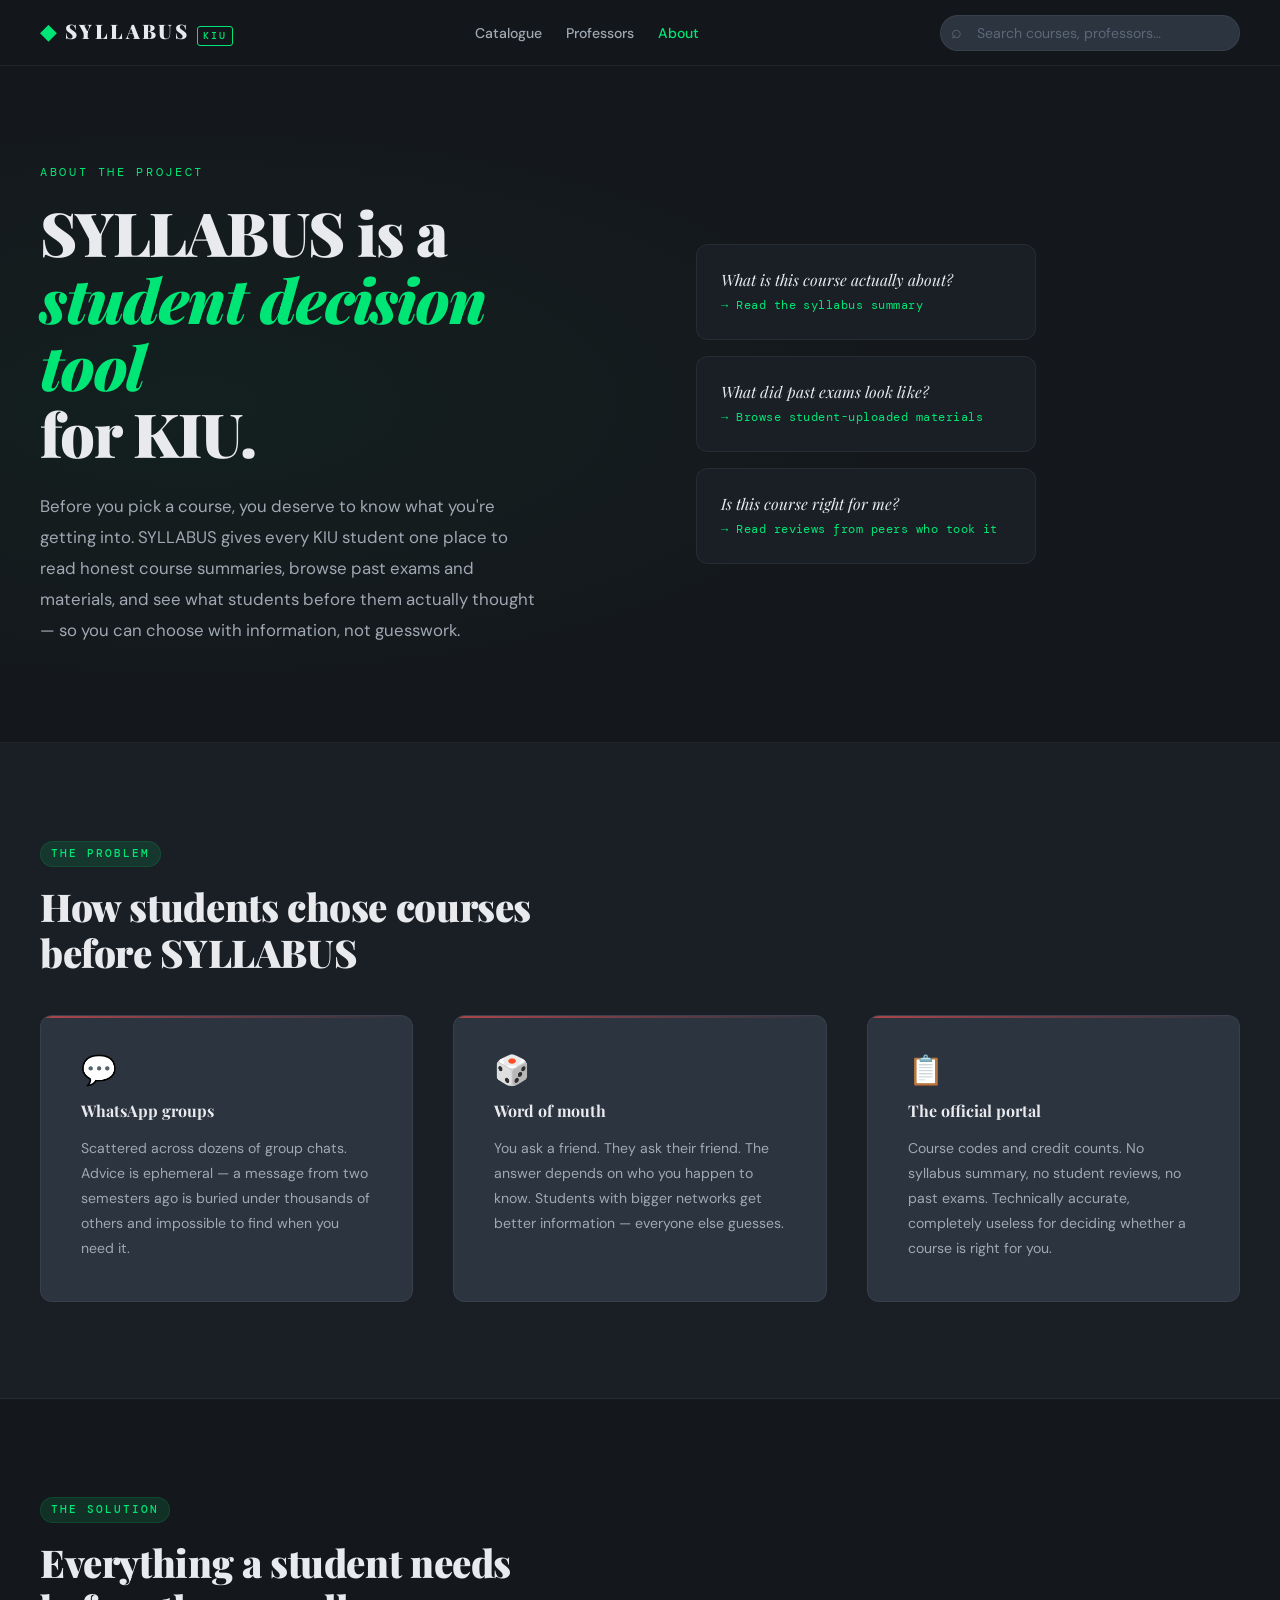
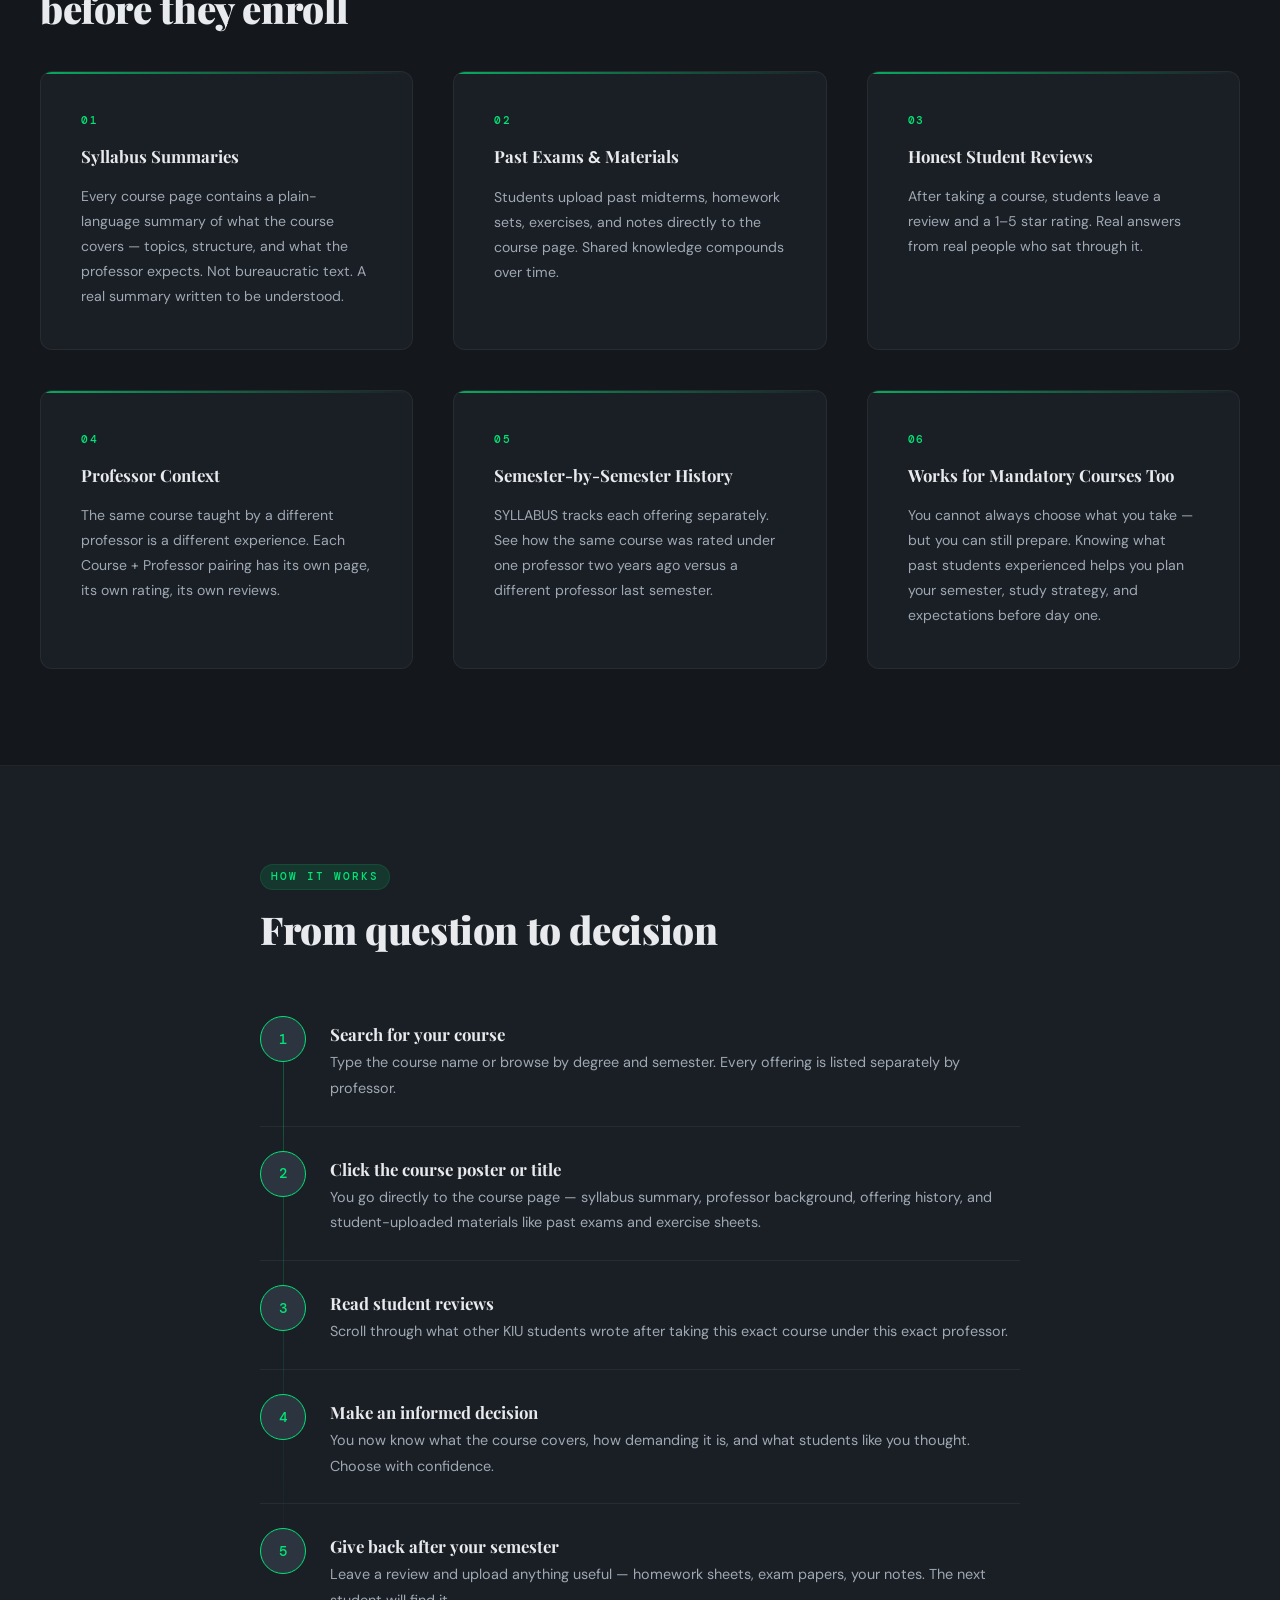
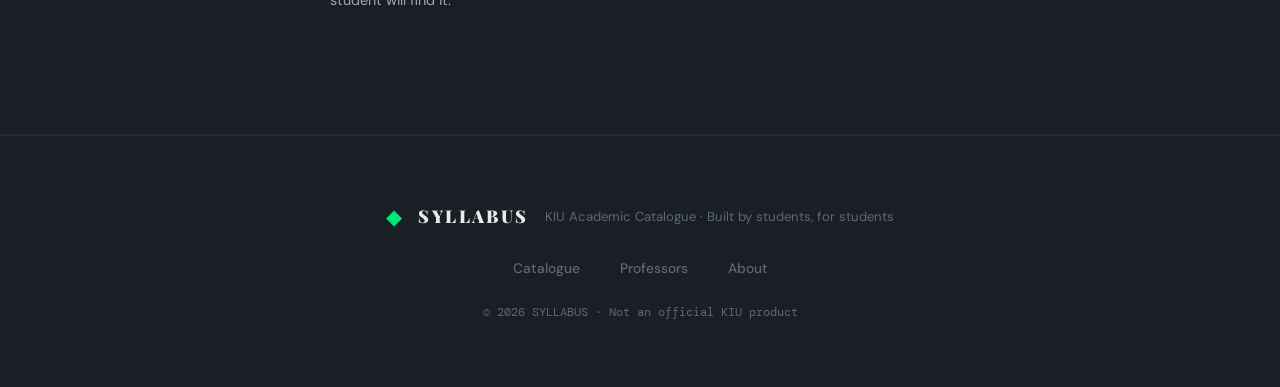
==== commit ffbfc3e1: "new features droped" ====
--- a/about.html
+++ b/about.html
@@ -15,18 +15,18 @@
   <header class="site-header">
     <nav class="nav-inner" aria-label="Primary navigation">
       <a href="index.html" class="brand" aria-label="SYLLABUS home">
-        <span class="brand-icon">◈</span>
+        <span class="brand-icon">&#9670;</span>
         <span class="brand-name">SYLLABUS</span>
         <span class="brand-sub">KIU</span>
       </a>
       <ul class="nav-links" role="list">
         <li><a href="index.html" class="nav-link">Catalogue</a></li>
-        <li><a href="index.html#professor-profiles" class="nav-link">Professors</a></li>
+        <li><a href="professors.html" class="nav-link">Professors</a></li>
         <li><a href="about.html" class="nav-link nav-link--active" aria-current="page">About</a></li>
       </ul>
       <div class="search-wrapper" role="search">
         <label for="global-search" class="sr-only">Search courses or professors</label>
-        <span class="search-icon" aria-hidden="true">⌕</span>
+        <span class="search-icon" aria-hidden="true">&#8981;</span>
         <input type="search" id="global-search" class="search-input" placeholder="Search courses, professors…" autocomplete="off" />
       </div>
     </nav>
@@ -133,7 +133,7 @@
 
           <article class="feature-card" aria-label="Student materials feature">
             <div class="feature-number" aria-hidden="true">02</div>
-            <h3 class="feature-title">Past Exams &amp; Materials</h3>
+            <h3 class="feature-title">Past Exams <span class="ampersand-plain">&amp;</span> Materials</h3>
             <p class="feature-desc">
               Students upload past midterms, homework sets, exercises, and notes
               directly to the course page. Shared knowledge compounds over time.
@@ -255,18 +255,20 @@
   <footer class="site-footer">
     <div class="footer-inner">
       <div class="footer-brand">
-        <span class="brand-icon">◈</span>
+        <span class="brand-icon">&#9670;</span>
         <span class="brand-name">SYLLABUS</span>
         <span class="footer-tagline">KIU Academic Catalogue · Built by students, for students</span>
       </div>
       <nav class="footer-nav" aria-label="Footer navigation">
         <a href="index.html" class="footer-link">Catalogue</a>
-        <a href="index.html#professor-profiles" class="footer-link">Professors</a>
+        <a href="professors.html" class="footer-link">Professors</a>
         <a href="about.html" class="footer-link">About</a>
       </nav>
-      <p class="footer-copy">© 2026 SYLLABUS · Not an official KIU product</p>
+      <p class="footer-copy">&#169; 2026 SYLLABUS · Not an official KIU product</p>
     </div>
   </footer>
 
+  <script src="js/app.js" charset="UTF-8"></script>
+
 </body>
-</html>+</html>
--- a/style.css
+++ b/style.css
@@ -149,7 +149,6 @@
 
 /* ================================================================
    4. BUTTONS
-   Fitts' Law: generous padding = larger tap targets.
 ================================================================ */
 .btn {
   display: inline-flex;
@@ -193,7 +192,6 @@
 
 /* ================================================================
    5. ANIMATIONS & KEYFRAMES
-   GPU-accelerated: only opacity + transform animated.
 ================================================================ */
 @keyframes fadeSlideUp {
   from { opacity: 0; transform: translateY(26px); }
@@ -213,7 +211,6 @@
 
 /* ================================================================
    6. HEADER / NAV
-   Sticky, backdrop-blurred, minimal.
 ================================================================ */
 .site-header {
   position: sticky;
@@ -285,12 +282,8 @@
   transition: color var(--t-fast);
 }
 .nav-link:hover { color: var(--text-primary); }
-
-.nav-link--active {
-  color: var(--accent-green) !important;
-}
-
-/* Search bar */
+.nav-link--active { color: var(--accent-green) !important; }
+
 .search-wrapper {
   position: relative;
   display: flex;
@@ -405,10 +398,12 @@
   height: 195px;
   border-radius: var(--r-md);
   box-shadow: var(--shadow-deep);
+  background-size: cover, cover;
+  background-position: center, center;
 }
 
 .hero-poster--1 {
-  background: linear-gradient(155deg, #0d2a18 0%, #091408 100%);
+  background-image: url("assets/Blockchain & Cryptography Introduction.png"), linear-gradient(155deg, #0d2a18 0%, #091408 100%);
   border: 1px solid rgba(0, 230, 118, 0.18);
   transform: rotate(-3deg);
   animation: fadeIn 0.7s ease both;
@@ -422,11 +417,11 @@
   border-radius: var(--r-md);
 }
 .hero-poster--1::after {
-  content: '[course_name]\A [professor_name]';
+  content: 'Blockchain &\A Cryptography';
   white-space: pre;
   position: absolute;
   bottom: 14px; left: 12px; right: 12px;
-  font-family: var(--font-display);
+  font-family: var(--font-body);
   font-size: 0.68rem;
   font-weight: 700;
   color: var(--accent-green);
@@ -434,7 +429,7 @@
 }
 
 .hero-poster--2 {
-  background: linear-gradient(155deg, #0a1a2e 0%, #060e1c 100%);
+  background-image: url("assets/Database1.png"), linear-gradient(155deg, #0a1a2e 0%, #060e1c 100%);
   border: 1px solid rgba(64, 200, 244, 0.18);
   transform: rotate(1.5deg) translateY(-14px);
   animation: fadeIn 0.7s ease both;
@@ -448,7 +443,7 @@
   border-radius: var(--r-md);
 }
 .hero-poster--2::after {
-  content: '[course_name]\A [professor_name]';
+  content: 'Database 1\A Eva Knirsch';
   white-space: pre;
   position: absolute;
   bottom: 14px; left: 12px; right: 12px;
@@ -460,7 +455,7 @@
 }
 
 .hero-poster--3 {
-  background: linear-gradient(155deg, #271800 0%, #140c00 100%);
+  background-image: url("assets/AppliedLLMSystems.png"), linear-gradient(155deg, #271800 0%, #140c00 100%);
   border: 1px solid rgba(245, 166, 35, 0.18);
   transform: rotate(4deg);
   animation: fadeIn 0.7s ease both;
@@ -474,7 +469,7 @@
   border-radius: var(--r-md);
 }
 .hero-poster--3::after {
-  content: '[course_name]\A [professor_name]';
+  content: 'Applied LLM\A Systems';
   white-space: pre;
   position: absolute;
   bottom: 14px; left: 12px; right: 12px;
@@ -496,6 +491,12 @@
 
 .section-title { margin-bottom: var(--sp-sm); }
 
+.ampersand-plain {
+  font-family: var(--font-body);
+  font-style: normal;
+  font-weight: inherit;
+}
+
 .section-sub {
   font-size: 0.98rem;
   color: var(--text-muted);
@@ -506,7 +507,6 @@
 
 /* ================================================================
    9. FILTER / SORT BAR
-   Sticky below nav. Hick's Law: grouped, labeled controls.
 ================================================================ */
 .filter-bar {
   background: var(--bg-surface);
@@ -608,10 +608,6 @@
 
 /* ================================================================
    10. CATALOGUE GRID & COURSE CARDS
-   3-column grid. Click poster OR title → course.html.
-   Gestalt — Similarity: identical card structure.
-   Gestalt — Proximity: title + professor tightly grouped below poster.
-   Fitts' Law: full poster area is the primary tap target.
 ================================================================ */
 .catalogue {
   max-width: var(--max-w);
@@ -625,6 +621,15 @@
   gap: var(--sp-xl);
 }
 
+.catalogue-empty {
+  width: 100%;
+  padding: var(--sp-xl) var(--sp-xl) var(--sp-2xl);
+  text-align: center;
+  border: 1px dashed var(--border);
+  border-radius: var(--r-md);
+  color: var(--text-secondary);
+}
+
 .course-card {
   flex: 1 1 calc(33.333% - var(--sp-xl));
   min-width: 240px;
@@ -634,7 +639,6 @@
   animation: fadeSlideUp 0.55s ease both;
 }
 
-/* Staggered card entrance */
 .course-card:nth-child(1) { animation-delay: 0.08s; }
 .course-card:nth-child(2) { animation-delay: 0.16s; }
 .course-card:nth-child(3) { animation-delay: 0.24s; }
@@ -642,7 +646,6 @@
 .course-card:nth-child(5) { animation-delay: 0.40s; }
 .course-card:nth-child(6) { animation-delay: 0.48s; }
 
-/* Full poster area is the tap target */
 .card-poster-link {
   display: block;
   text-decoration: none;
@@ -650,7 +653,6 @@
   overflow: hidden;
 }
 
-/* ── POSTER BASE ── */
 .card-poster {
   position: relative;
   aspect-ratio: 2 / 3;
@@ -664,7 +666,7 @@
   box-shadow: var(--shadow-deep);
 }
 
-/* ── 6 DISTINCT POSTER DESIGNS ── */
+/* 6 DISTINCT POSTER DESIGNS */
 .card-poster--1 {
   background: linear-gradient(145deg, #0b2417 0%, #081509 100%);
   border: 1px solid rgba(0, 230, 118, 0.14);
@@ -724,7 +726,7 @@
   border: 1px solid rgba(255, 82, 82, 0.14);
 }
 
-/* ── POSTER OVERLAY ── */
+/* POSTER OVERLAY */
 .poster-overlay {
   position: absolute;
   inset: 0;
@@ -793,7 +795,7 @@
   color: var(--text-muted);
 }
 
-/* ── STAR RATING ── */
+/* STAR RATING */
 .star-display {
   display: flex;
   align-items: center;
@@ -816,12 +818,11 @@
 .star-display--lg .star { font-size: 1.35rem; }
 .star-display--sm .star { font-size: 0.75rem; }
 
-/* ── CARD INFO — below poster ── */
+/* CARD INFO */
 .card-info {
   padding: var(--sp-md) var(--sp-sm) var(--sp-sm);
 }
 
-/* Course title link below poster — Gestalt Proximity */
 .card-title {
   font-size: 0.98rem;
   font-weight: 700;
@@ -858,7 +859,6 @@
 
 /* ================================================================
    11. PROFESSOR PROFILES
-   Rating = average of all courses taught. Not a personal rating.
 ================================================================ */
 .professor-profiles {
   max-width: var(--max-w);
@@ -892,12 +892,60 @@
   box-shadow: var(--shadow-deep);
 }
 
+/* ── PROFESSOR AVATAR — supports real photo ── */
 .prof-avatar {
-  width: 64px; height: 64px;
+  width: 72px;
+  height: 72px;
   border-radius: 50%;
+  overflow: hidden;
   display: flex;
   align-items: center;
   justify-content: center;
+  flex-shrink: 0;
+  border: 2px solid var(--border-hover);
+}
+
+.prof-avatar--photo {
+  background: var(--bg-card);
+  border: 2px solid var(--border-hover);
+  position: relative;
+}
+
+.prof-photo {
+  width: 100%;
+  height: 100%;
+  object-fit: cover;
+  object-position: center top;
+  display: block;
+  border-radius: 50%;
+}
+
+.prof-initials-fallback {
+  width: 100%;
+  height: 100%;
+  display: flex;
+  align-items: center;
+  justify-content: center;
+  font-family: var(--font-mono);
+  font-weight: 500;
+  font-size: 0.9rem;
+  color: #fff;
+  letter-spacing: 0.05em;
+  background: linear-gradient(135deg, #00b259, #00e676);
+}
+
+/* legacy colour-only avatars */
+.prof-avatar--a {
+  background: linear-gradient(135deg, #00b259, #00e676);
+  box-shadow: 0 0 14px rgba(0, 230, 118, 0.28);
+}
+.prof-avatar--b {
+  background: linear-gradient(135deg, #1976d2, #40c8f4);
+  box-shadow: 0 0 14px rgba(64, 200, 244, 0.28);
+}
+.prof-avatar--c {
+  background: linear-gradient(135deg, #7b1fa2, #e040fb);
+  box-shadow: 0 0 14px rgba(224, 64, 251, 0.28);
 }
 
 .prof-initials {
@@ -906,19 +954,6 @@
   font-size: 1rem;
   color: #fff;
   letter-spacing: 0.05em;
-}
-
-.prof-avatar--a {
-  background: linear-gradient(135deg, #00b259, #00e676);
-  box-shadow: 0 0 14px rgba(0, 230, 118, 0.28);
-}
-.prof-avatar--b {
-  background: linear-gradient(135deg, #1976d2, #40c8f4);
-  box-shadow: 0 0 14px rgba(64, 200, 244, 0.28);
-}
-.prof-avatar--c {
-  background: linear-gradient(135deg, #7b1fa2, #e040fb);
-  box-shadow: 0 0 14px rgba(224, 64, 251, 0.28);
 }
 
 .prof-name { font-size: 1.2rem; font-weight: 700; }
@@ -1026,7 +1061,6 @@
 }
 
 .footer-brand .brand-icon { color: var(--accent-green); font-size: 1.3rem; }
-
 .footer-brand .brand-name {
   font-family: var(--font-display);
   font-weight: 900;
@@ -1035,10 +1069,7 @@
   color: var(--text-primary);
 }
 
-.footer-tagline {
-  font-size: 0.82rem;
-  color: var(--text-muted);
-}
+.footer-tagline { font-size: 0.82rem; color: var(--text-muted); }
 
 .footer-nav {
   display: flex;
@@ -1062,18 +1093,15 @@
 
 
 /* ================================================================
-   13. RESPONSIVE — @media (max-width: 768px)
-   3-col grid → 1-col. All flex rows → columns.
+   13. RESPONSIVE
 ================================================================ */
 @media (max-width: 768px) {
 
-  /* Nav */
   .nav-inner { padding: 0 var(--sp-md); gap: var(--sp-md); }
   .nav-links  { display: none; }
   .search-wrapper { max-width: 180px; }
   .brand-sub { display: none; }
 
-  /* Hero */
   .hero {
     flex-direction: column;
     align-items: flex-start;
@@ -1090,7 +1118,6 @@
   }
   .hero-poster { width: 85px; height: 128px; }
 
-  /* Filter bar */
   .filter-bar-inner {
     padding: 0 var(--sp-md);
     gap: var(--sp-md);
@@ -1098,20 +1125,16 @@
     flex-wrap: nowrap;
   }
   .filter-meta { display: none; }
-
   .semester-chips { flex-wrap: nowrap; overflow-x: auto; padding-bottom: 2px; }
 
-  /* Catalogue: 3-col → 1-col */
   .catalogue { padding: var(--sp-xl) var(--sp-md); }
   .course-grid { flex-direction: column; gap: var(--sp-lg); }
   .course-card { flex: 1 1 100%; max-width: 100%; }
 
-  /* Professor grid: 3-col → 1-col */
   .professor-profiles { padding: var(--sp-xl) var(--sp-md); }
   .prof-grid { flex-direction: column; }
   .prof-card { flex: 1 1 100%; min-width: unset; }
 
-  /* Footer */
   .site-footer { padding: var(--sp-xl) var(--sp-md); }
   .footer-nav { gap: var(--sp-md); }
 }
@@ -1119,4 +1142,4 @@
 @media (max-width: 480px) {
   .hero-poster { width: 70px; height: 105px; }
   .filter-bar { position: static; }
-}+}
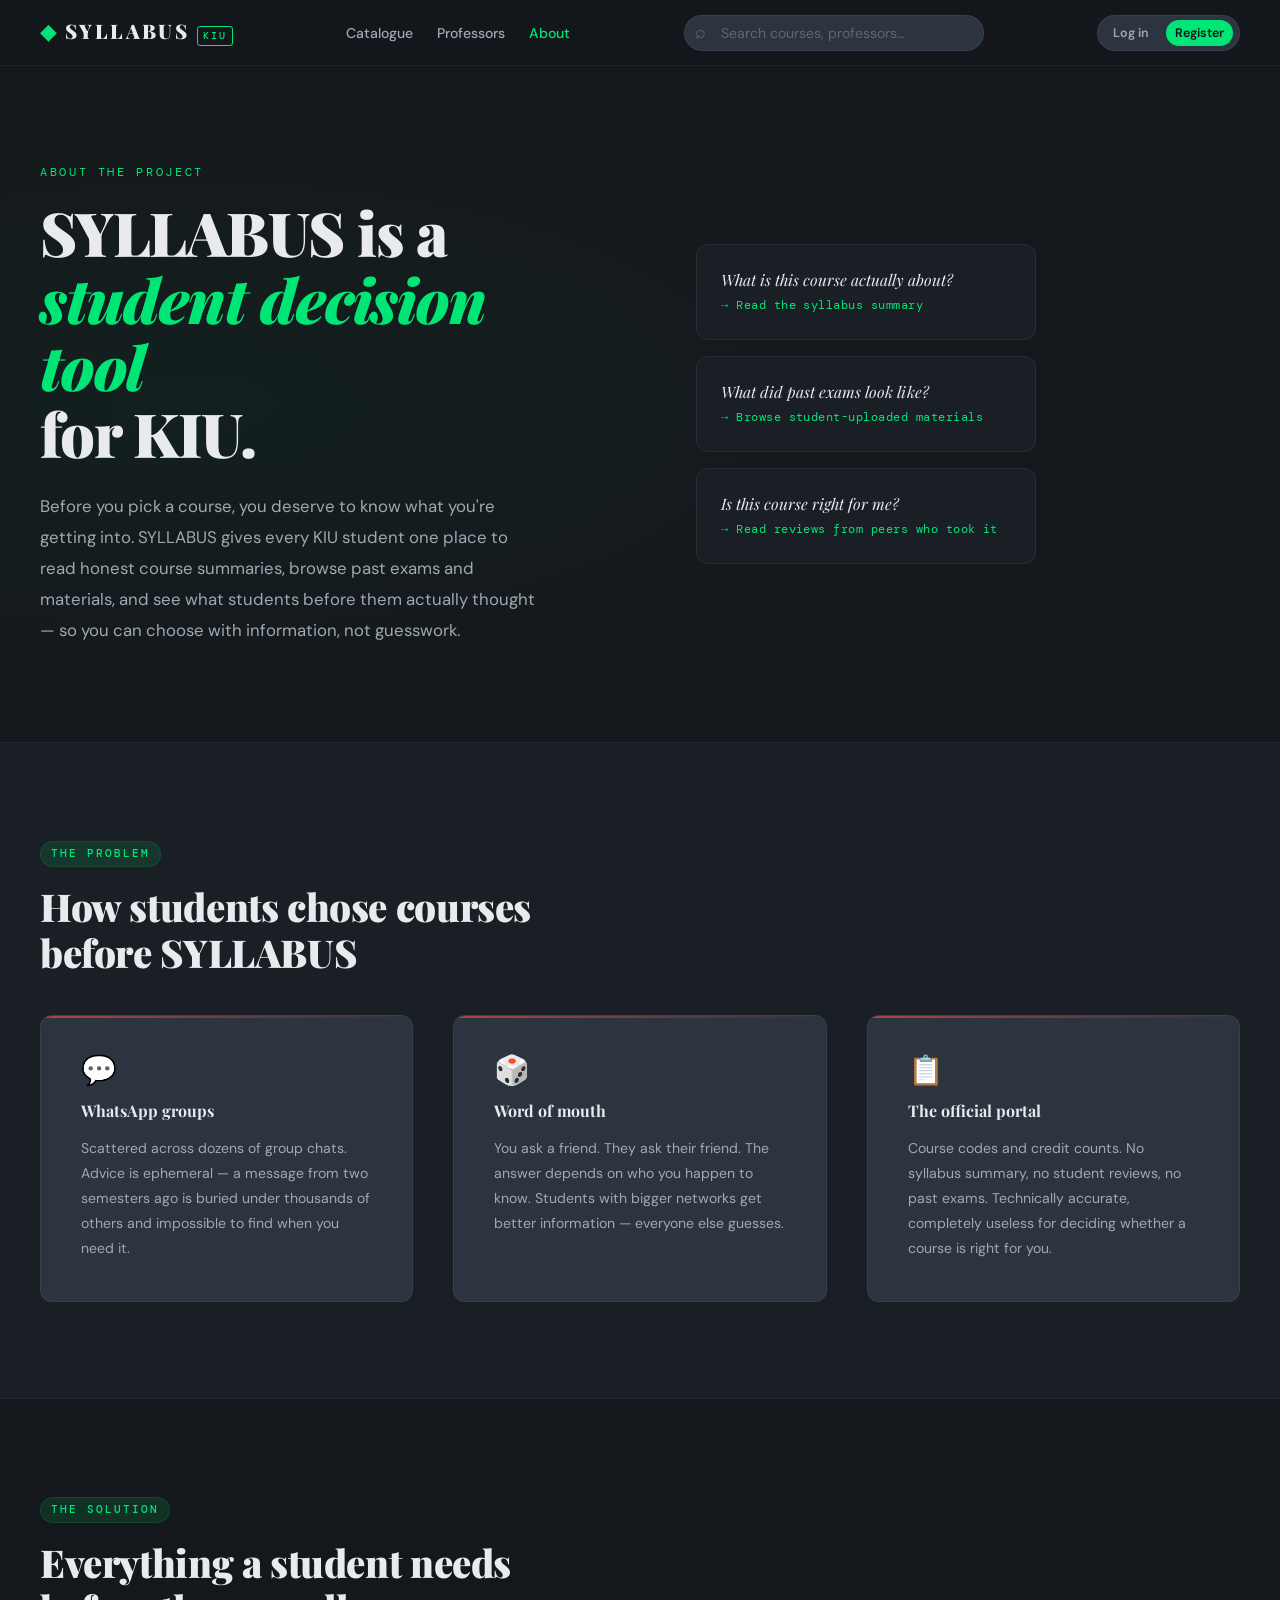
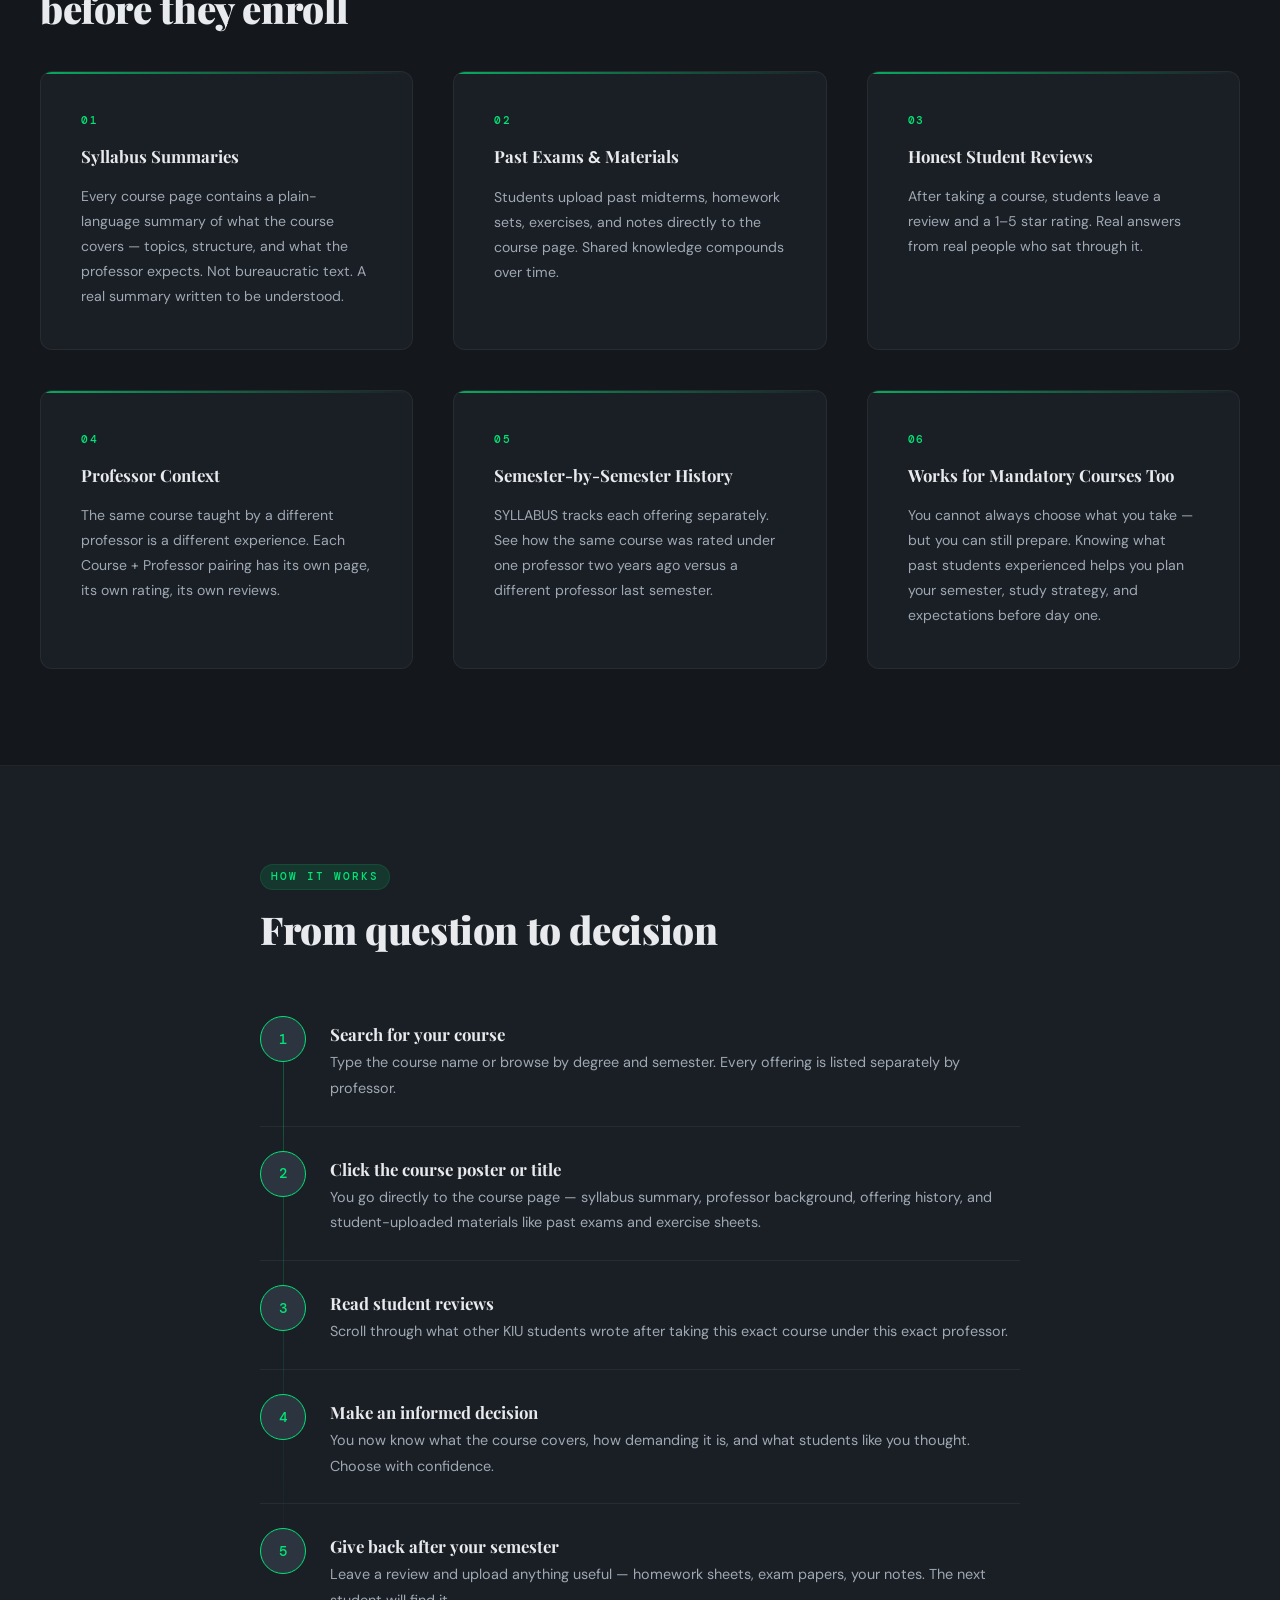
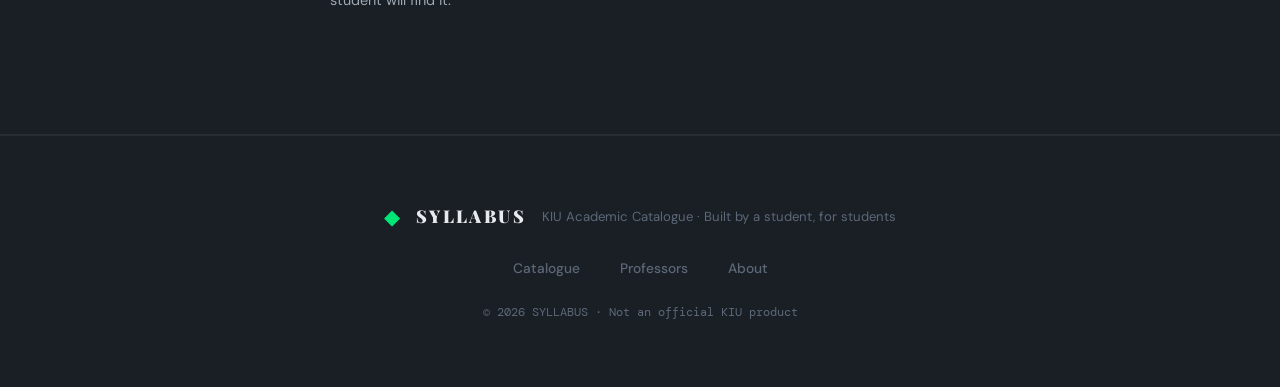
==== commit 82fe8ca3: "all features are added" ====
--- a/about.html
+++ b/about.html
@@ -257,7 +257,7 @@
       <div class="footer-brand">
         <span class="brand-icon">&#9670;</span>
         <span class="brand-name">SYLLABUS</span>
-        <span class="footer-tagline">KIU Academic Catalogue · Built by students, for students</span>
+        <span class="footer-tagline">KIU Academic Catalogue · Built by a student, for students</span>
       </div>
       <nav class="footer-nav" aria-label="Footer navigation">
         <a href="index.html" class="footer-link">Catalogue</a>
--- a/style.css
+++ b/style.css
@@ -318,6 +318,179 @@
   box-shadow: 0 0 0 3px var(--accent-green-dim);
 }
 
+.auth-pill {
+  display: flex;
+  align-items: center;
+  gap: var(--sp-sm);
+  flex-shrink: 0;
+  min-height: 34px;
+  padding: 4px 6px;
+  background: var(--bg-card);
+  border: 1px solid var(--border);
+  border-radius: var(--r-pill);
+}
+
+.auth-pill__name {
+  max-width: 120px;
+  overflow: hidden;
+  text-overflow: ellipsis;
+  white-space: nowrap;
+  padding-left: 8px;
+  font-family: var(--font-mono);
+  font-size: 0.72rem;
+  color: var(--text-primary);
+}
+
+.auth-link {
+  border: none;
+  background: transparent;
+  color: var(--text-secondary);
+  font-family: var(--font-body);
+  font-size: 0.78rem;
+  font-weight: 600;
+  padding: 5px 9px;
+  border-radius: var(--r-pill);
+  transition: color var(--t-fast), background var(--t-fast);
+}
+
+.auth-link:hover {
+  color: var(--accent-green);
+  background: var(--accent-green-dim);
+}
+
+.auth-link--accent {
+  color: var(--text-inverse);
+  background: var(--accent-green);
+}
+
+.auth-link--accent:hover {
+  color: var(--text-inverse);
+  background: #33eb91;
+}
+
+.auth-modal[hidden] { display: none; }
+
+.auth-modal {
+  position: fixed;
+  inset: 0;
+  z-index: 300;
+  display: grid;
+  place-items: center;
+  padding: var(--sp-lg);
+}
+
+.auth-modal__backdrop {
+  position: absolute;
+  inset: 0;
+  background: rgba(8, 11, 14, 0.74);
+  backdrop-filter: blur(12px);
+}
+
+.auth-modal__panel {
+  position: relative;
+  width: min(100%, 430px);
+  background: var(--bg-surface);
+  border: 1px solid var(--border-hover);
+  border-radius: var(--r-md);
+  box-shadow: var(--shadow-deep);
+  padding: var(--sp-xl);
+  animation: fadeSlideUp 0.24s ease both;
+}
+
+.auth-modal__close {
+  position: absolute;
+  top: 12px;
+  right: 12px;
+  width: 30px;
+  height: 30px;
+  border: 1px solid var(--border);
+  border-radius: 50%;
+  background: var(--bg-card);
+  color: var(--text-secondary);
+  font-size: 1.1rem;
+  line-height: 1;
+}
+
+.auth-modal__close:hover {
+  color: var(--accent-green);
+  border-color: var(--accent-green);
+}
+
+.auth-modal__title {
+  font-size: 1.65rem;
+  margin-bottom: var(--sp-sm);
+}
+
+.auth-modal__message {
+  font-size: 0.9rem;
+  color: var(--text-secondary);
+  margin-bottom: var(--sp-lg);
+}
+
+.auth-form {
+  display: flex;
+  flex-direction: column;
+  gap: var(--sp-md);
+}
+
+.auth-form .form-group {
+  display: flex;
+  flex-direction: column;
+  gap: 5px;
+}
+
+.auth-form .form-label {
+  font-family: var(--font-mono);
+  font-size: 0.64rem;
+  letter-spacing: 0.12em;
+  text-transform: uppercase;
+  color: var(--text-muted);
+  font-weight: 500;
+}
+
+.auth-form .form-input {
+  width: 100%;
+  background: var(--bg-card);
+  border: 1px solid var(--border);
+  border-radius: var(--r-sm);
+  color: var(--text-primary);
+  font-family: var(--font-body);
+  font-size: 0.92rem;
+  padding: 9px 13px;
+  transition: border-color var(--t-fast), box-shadow var(--t-fast);
+}
+
+.auth-form .form-input:focus {
+  outline: none;
+  border-color: var(--accent-green);
+  box-shadow: 0 0 0 3px var(--accent-green-dim);
+}
+
+.auth-actions {
+  display: flex;
+  gap: var(--sp-md);
+  flex-wrap: wrap;
+  align-items: center;
+}
+
+.auth-error {
+  color: #ff5252;
+  font-size: 0.84rem;
+  line-height: 1.5;
+}
+
+.auth-demo-note {
+  margin-top: var(--sp-md);
+  font-size: 0.74rem;
+  color: var(--text-muted);
+  font-style: italic;
+}
+
+.bio-placeholder {
+  color: var(--text-muted);
+  font-style: italic;
+}
+
 
 /* ================================================================
    7. HERO SECTION
@@ -856,6 +1029,20 @@
   color: var(--text-muted);
 }
 
+.card-rating-summary {
+  margin-top: 5px;
+  font-family: var(--font-mono);
+  font-size: 0.7rem;
+  color: var(--accent-gold);
+  font-weight: 600;
+}
+
+.card-rating-summary--empty {
+  color: var(--text-muted);
+  font-style: italic;
+  font-weight: 400;
+}
+
 
 /* ================================================================
    11. PROFESSOR PROFILES
@@ -1099,7 +1286,10 @@
 
   .nav-inner { padding: 0 var(--sp-md); gap: var(--sp-md); }
   .nav-links  { display: none; }
-  .search-wrapper { max-width: 180px; }
+  .search-wrapper { max-width: 160px; }
+  .auth-pill { gap: 2px; padding: 3px; }
+  .auth-link { font-size: 0.72rem; padding: 4px 7px; }
+  .auth-pill__name { max-width: 74px; padding-left: 6px; }
   .brand-sub { display: none; }
 
   .hero {
